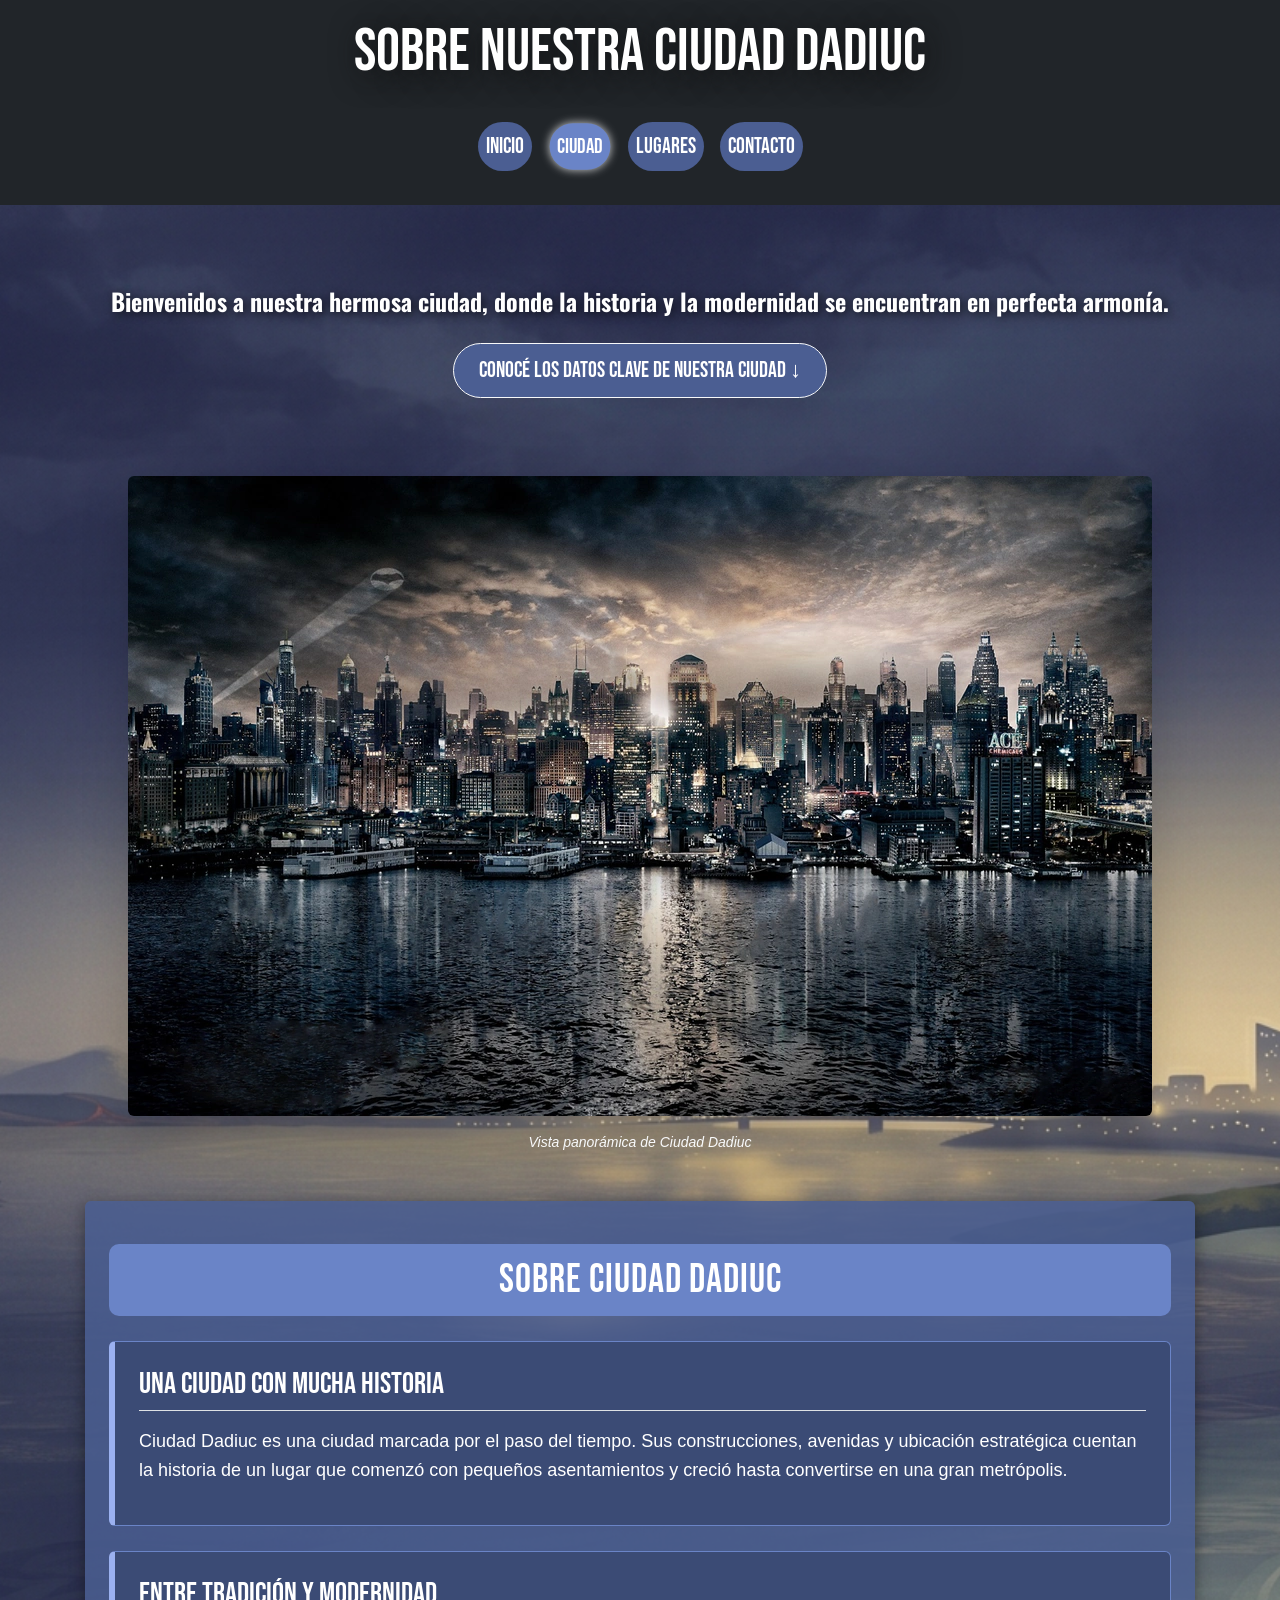
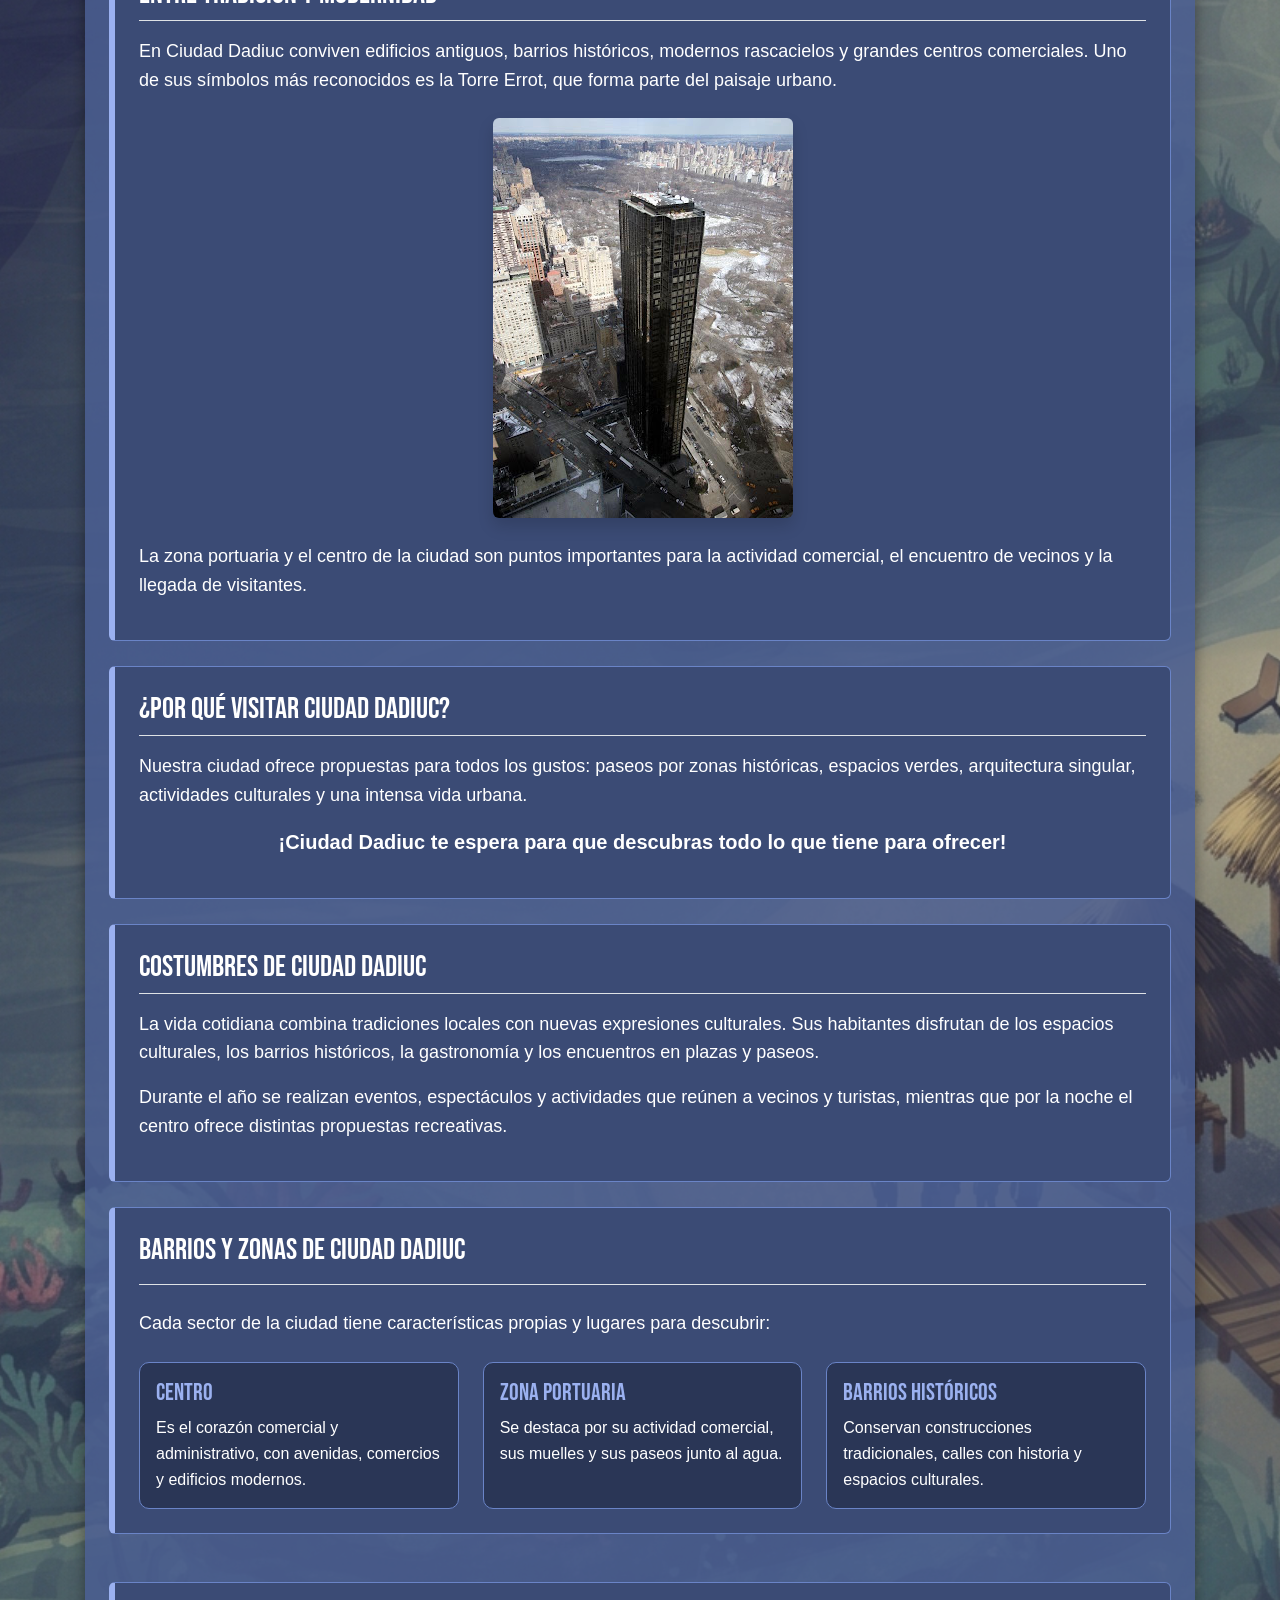
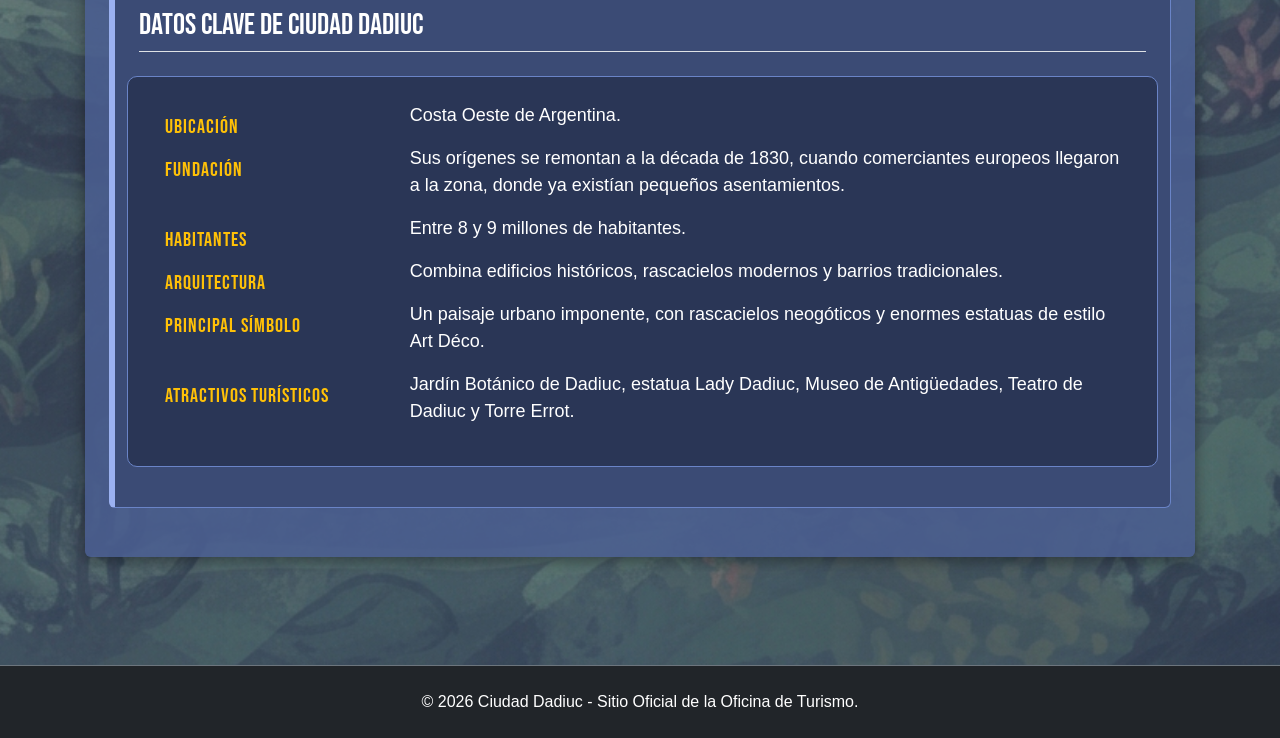
==== TPGrupal_Grupo7/Ciudad.html @ 5a9c1c54 "Cambios preliminares para adaptar ciudad.html al estilo de Index.html y modif. menores" ====
<!DOCTYPE html>
<html lang="es">
<head>
    <meta charset="UTF-8">
    <meta name="viewport" content="width=device-width, initial-scale=1.0">
    <meta name="description" content="Conocé Ciudad Dadiuc, su historia, sus barrios y sus principales atractivos turísticos.">

    <title>Sobre Ciudad Dadiuc | Turismo</title>

    <!-- Bootstrap 5.3.3 -->
    <link href="https://cdn.jsdelivr.net/npm/bootstrap@5.3.3/dist/css/bootstrap.min.css" rel="stylesheet">

    <!-- CSS propio -->
    <link rel="stylesheet" href="css/estilos.css">
</head>

<body class="pagina-ciudad">

    <header class="bg-dark text-white py-3">
        <div class="container text-center">
            <h1 class="mb-3 display-5 fw-bold">Sobre nuestra Ciudad Dadiuc</h1>

            <nav class="navbar navbar-expand-lg navbar-dark bg-transparent">
                <div class="container-fluid justify-content-center">

                    <button class="navbar-toggler" type="button"
                        data-bs-toggle="collapse"
                        data-bs-target="#menuCiudad"
                        aria-controls="menuCiudad"
                        aria-expanded="false"
                        aria-label="Abrir o cerrar navegación">
                        <span class="navbar-toggler-icon"></span>
                    </button>

                    <div class="collapse navbar-collapse justify-content-center" id="menuCiudad">
                        <ul class="navbar-nav gap-lg-3">
                            <li class="nav-item">
                                <a class="nav-link" href="index.html">Inicio</a>
                            </li>
                            <li class="nav-item">
                                <a class="nav-link active" aria-current="page" href="ciudad.html">Ciudad</a>
                            </li>
                            <li class="nav-item">
                                <a class="nav-link" href="lugares.html">Lugares</a>
                            </li>
                            <li class="nav-item">
                                <a class="nav-link" href="contacto.html">Contacto</a>
                            </li>
                        </ul>
                    </div>
                </div>
            </nav>
        </div>
    </header>

    <main class="container my-5 contenido-principal">

        <p class="fs-4 text-center mb-4 introduccion">
            Bienvenidos a nuestra hermosa ciudad, donde la historia y la modernidad se encuentran en perfecta armonía.
        </p>

        <p class="text-center mb-5">
            <a class="btn btn-outline-light enlace-datos" href="#datos-clave">
                Conocé los datos clave de nuestra ciudad ↓
            </a>
        </p>

        <figure class="figure w-100 text-center mb-5 imagen-principal">
            <img src="Imagenes/Imagen_De_Ciudad.jpg"
                alt="Vista panorámica de Ciudad Dadiuc"
                class="figure-img img-fluid rounded shadow-lg">
            <figcaption class="figure-caption text-light mt-2">Vista panorámica de Ciudad Dadiuc</figcaption>
        </figure>

        <section class="seccion-ciudad p-4 rounded" aria-labelledby="titulo-ciudad">

            <h2 id="titulo-ciudad" class="titulo-seccion text-center mb-4">
                Sobre Ciudad Dadiuc
            </h2>

            <article class="bloque-historia mb-4 p-4 rounded">
                <h3 class="h4 border-bottom pb-2 mb-3">Una ciudad con mucha historia</h3>
                <p>
                    Ciudad Dadiuc es una ciudad marcada por el paso del tiempo.
                    Sus construcciones, avenidas y ubicación estratégica cuentan
                    la historia de un lugar que comenzó con pequeños asentamientos
                    y creció hasta convertirse en una gran metrópolis.
                </p>
            </article>

            <article class="bloque-modernidad mb-4 p-4 rounded">
                <h3 class="h4 border-bottom pb-2 mb-3">Entre tradición y modernidad</h3>
                <p>
                    En Ciudad Dadiuc conviven edificios antiguos, barrios históricos,
                    modernos rascacielos y grandes centros comerciales.
                    Uno de sus símbolos más reconocidos es la Torre Errot,
                    que forma parte del paisaje urbano.
                </p>

                <div class="text-center my-4">
                    <img src="Imagenes/torreErrot.jpg"
                        alt="Torre Errot, uno de los símbolos de Ciudad Dadiuc"
                        class="img-fluid rounded shadow imagen-secundaria" style="max-height: 400px;">
                </div>

                <p>
                    La zona portuaria y el centro de la ciudad son puntos importantes
                    para la actividad comercial, el encuentro de vecinos
                    y la llegada de visitantes.
                </p>
            </article>

            <article class="bloque-visita mb-4 p-4 rounded">
                <h3 class="h4 border-bottom pb-2 mb-3">¿Por qué visitar Ciudad Dadiuc?</h3>
                <p>
                    Nuestra ciudad ofrece propuestas para todos los gustos:
                    paseos por zonas históricas, espacios verdes, arquitectura singular,
                    actividades culturales y una intensa vida urbana.
                </p>
                <p class="fw-bold fs-5 text-center mt-3">
                    ¡Ciudad Dadiuc te espera para que descubras todo lo que tiene para ofrecer!
                </p>
            </article>

            <article class="bloque-costumbres mb-4 p-4 rounded">
                <h3 class="h4 border-bottom pb-2 mb-3">Costumbres de Ciudad Dadiuc</h3>
                <p>
                    La vida cotidiana combina tradiciones locales con nuevas
                    expresiones culturales. Sus habitantes disfrutan de los espacios
                    culturales, los barrios históricos, la gastronomía y los encuentros
                    en plazas y paseos.
                </p>
                <p>
                    Durante el año se realizan eventos, espectáculos y actividades
                    que reúnen a vecinos y turistas, mientras que por la noche
                    el centro ofrece distintas propuestas recreativas.
                </p>
            </article>

            <article class="bloque-barrios mb-5 p-4 rounded">
                <h3 class="h4 border-bottom pb-3 mb-4">Barrios y zonas de Ciudad Dadiuc</h3>
                <p class="mb-4">
                    Cada sector de la ciudad tiene características propias y lugares para descubrir:
                </p>

                <div class="row g-4 zonas-grid">
                    <div class="col-12 col-md-4">
                        <div class="card tarjeta-zona h-100 bg-dark text-white border-secondary">
                            <div class="card-body">
                                <h4 class="card-title text-info fs-4">Centro</h4>
                                <p class="card-text">
                                    Es el corazón comercial y administrativo,
                                    con avenidas, comercios y edificios modernos.
                                </p>
                            </div>
                        </div>
                    </div>

                    <div class="col-12 col-md-4">
                        <div class="card tarjeta-zona h-100 bg-dark text-white border-secondary">
                            <div class="card-body">
                                <h4 class="card-title text-info fs-4">Zona portuaria</h4>
                                <p class="card-text">
                                    Se destaca por su actividad comercial,
                                    sus muelles y sus paseos junto al agua.
                                </p>
                            </div>
                        </div>
                    </div>

                    <div class="col-12 col-md-4">
                        <div class="card tarjeta-zona h-100 bg-dark text-white border-secondary">
                            <div class="card-body">
                                <h4 class="card-title text-info fs-4">Barrios históricos</h4>
                                <p class="card-text">
                                    Conservan construcciones tradicionales,
                                    calles con historia y espacios culturales.
                                </p>
                            </div>
                        </div>
                    </div>
                </div>
            </article>

            <article class="bloque-datos p-4 rounded" id="datos-clave">
                <h3 class="h4 border-bottom pb-2 mb-4">Datos clave de Ciudad Dadiuc</h3>

                <dl class="row lista-datos">
                    <dt class="col-sm-3 fw-bold fs-5 text-warning">Ubicación</dt>
                    <dd class="col-sm-9 mb-3">Costa Oeste de Argentina.</dd>

                    <dt class="col-sm-3 fw-bold fs-5 text-warning">Fundación</dt>
                    <dd class="col-sm-9 mb-3">
                        Sus orígenes se remontan a la década de 1830,
                        cuando comerciantes europeos llegaron a la zona,
                        donde ya existían pequeños asentamientos.
                    </dd>

                    <dt class="col-sm-3 fw-bold fs-5 text-warning">Habitantes</dt>
                    <dd class="col-sm-9 mb-3">Entre 8 y 9 millones de habitantes.</dd>

                    <dt class="col-sm-3 fw-bold fs-5 text-warning">Arquitectura</dt>
                    <dd class="col-sm-9 mb-3">
                        Combina edificios históricos, rascacielos modernos
                        y barrios tradicionales.
                    </dd>

                    <dt class="col-sm-3 fw-bold fs-5 text-warning">Principal símbolo</dt>
                    <dd class="col-sm-9 mb-3">
                        Un paisaje urbano imponente, con rascacielos neogóticos
                        y enormes estatuas de estilo Art Déco.
                    </dd>

                    <dt class="col-sm-3 fw-bold fs-5 text-warning">Atractivos turísticos</dt>
                    <dd class="col-sm-9 mb-3">
                        Jardín Botánico de Dadiuc, estatua Lady Dadiuc,
                        Museo de Antigüedades, Teatro de Dadiuc y Torre Errot.
                    </dd>
                </dl>
            </article>

        </section>

    </main>

    <footer class="pie-pagina text-center py-4 bg-dark text-white border-top border-secondary">
        <div class="container">
            <p class="m-0">
                © 2026 Ciudad Dadiuc - Sitio Oficial de la Oficina de Turismo.
            </p>
        </div>
    </footer>

    <!-- Bootstrap JavaScript -->
    <script src="https://cdn.jsdelivr.net/npm/bootstrap@5.3.3/dist/js/bootstrap.bundle.min.js"></script>

</body>
</html>
---- TPGrupal_Grupo7/css/estilos.css ----
/* ================================= */
/* ESTILOS PARA CIUDAD.HTML (De Mario)*/ 
/* ================================= */

* {
    box-sizing: border-box;
    margin: 0;
    padding: 0;
}
/*AGREGAR FUENTES PARA USARSE*/
@font-face {
    font-family: 'Oswald-Bold';
    src: url('../Fonts/Oswald/static/Oswald-Bold.ttf') format('truetype');
    font-weight: 1000;
}

@font-face {
    font-family: 'Bebas_Neue';
    src: url('../Fonts/Bebas_Neue/BebasNeue-Regular.ttf') format('truetype');
    font-weight: 1000;
}

/*Color principal de la pagina y fuente*/
body {
    margin: 0;
    padding: 0;
    color: rgb(255, 255, 255);
    background-image: url('../Imagenes/FONDO1.jpg');
    background-size: cover;
    background-position: center;
}


/* ============================================================*/
/* PESTAÑAS DE NAVEGACION ENTRES LAS SECCIONES DE LA PAGINA    */
/* ============================================================*/
/* Acomodar las pestañas de navegación en la parte superior izquierda del index*/
.header-superior {
    font-family: 'Bebas_Neue', sans-serif;
    display: flex;
    justify-content: space-between;
    align-items: flex-start;
    padding: 20px;
}

.menu-pestañas {
    list-style-type: none;
    margin: -10px;
    padding: 20px;
    display: flex;
    gap: 30px; 
/*Texto dentro de las pestañas*/
    font-size: 20px;
    background-color: #4b5e92;
    color: rgb(255, 255, 255);
    padding: 8px 20px;
    text-decoration: none;
    border-radius: 100px;
    font-weight: bold;
    z-index: 4;
}

.menu-pestañas li a {
    text-decoration: none;
    font-weight: bold;
    width: 100%;
    height: 100px;
    object-fit: cover;
    border-radius: 100px;
    transition: transform 0.3s ease, box-shadow 0.3s ease;
    color: rgb(255, 255, 255);
}

.menu-pestañas li a:hover {
    transform: scale(0.95);
    box-shadow: 0px 0px 8px rgb(255, 254, 254);
    
}


/* ================================= */
/* REGISTRARSE                       */
/* ================================= */
/*SECCION DE REGISTRO*/
.seccion-regristro {
/*POSICIONAMIENTO Y TAMAÑO*/
    width: 100px;
    margin: -10px;
    padding: 0px;
    display: flex;
    gap: 30px;
}

/*FUENTE PERSONALIZADA Y RECUADRO*/
.seccion-regristro a {
    font-family: 'Bebas_Neue', sans-serif;
    font-size: 20px;
    background-color: #4b5e92;
    color: rgb(255, 255, 255);
    padding: 10px 10px;
    border-radius: 50px;
    z-index: 3;
    list-style-type: none;
    text-decoration-line: none;
    color: rgb(255, 255, 255);
}

/* ================================= */
/* VIDEO DE BIENVENIDA               */
/* ================================= */
/*VIDEO INICIAL MOSTRANDO LA CIUDAD*/
.video-inicial {
    position: relative;
    top: -80px;
    left: 0;
    width: 100vw;
    height: 700px;
    overflow: hidden;
    z-index: -1;
}

.video-inicial video {
    position: relative;
    /*Saca el texto del flujo normal para ubicarlo con coordenadas exactas.*/
    top: 50%;
    /*Sitúan el punto de referencia del texto en el centro exacto de la pantalla.*/
    left: 50%;
    /*Sitúan el punto de referencia del texto en el centro exacto de la pantalla.*/
    transform: translate(-50%, -50%);
    /*Desplaza el texto un 50% de su propio tamaño hacia arriba e izquierda para centrarlo de forma milimétrica.*/
    width: 100%;
    /*Hace que el bloque ocupe todo el ancho de la pantalla.*/
    height: 100%;
    /*Hace que el bloque ocupe todo el alto de la pantalla.*/
    object-fit: cover;
    /*para que la imagen cubra completamente su contenedor sin deformarse ni estirarse*/
    z-index: -1;
    /*Coloca el texto en una capa superior para que flote bien al frente, visible por encima del video de fondo.*/
}

/* ================================= */
/* TEXTO DE BIENVENIDA               */
/* ================================= */
/*TEXTO ENCIMA DEL VIDEO*/
.contenido-cabecera {
    position: absolute;
    top: 30%;
    left: 50%;
    transform: translate(-50%, -20%);
    text-align: center;
    color: white;
    z-index: 1;
    /* Lo pone bien al frente para que se pueda leer */
    width: 100%;
    /*Hace que el bloque ocupe todo el ancho de la pantalla.*/
}

.contenido-cabecera h1 {
    font-size: 200px;
    font-family: 'Bebas_Neue', sans-serif;
    text-align: center;
    display: inline;
    border-radius: 10px;
    color: rgb(255, 254, 254);
    text-shadow: 5px 5px 30px rgba(17, 17, 17, 0.904);
    z-index: 1;
}

.contenido-cabecera h2 {
    font-size: 150px;
    font-family: 'Bebas_Neue', sans-serif;
    text-align: center;
    display: inline;
    color: rgb(255, 255, 255);
    text-shadow: 5px 5px 30px rgba(17, 17, 17, 0.904);
    z-index: 1;
}

/* ================================= */
/* CUADROS DE TEXTOS AL LADO DEL OTRO*/
/* ================================= */
/*CUADROS DE TEXTO JUNTOS DEBAJO DEL VIDEO DE BIENVENIDA*/
/* Contenedor de dos columnas para los textos uno al lado del otro*/
.contenedor-dos-columnas {
    display: grid;
    grid-template-columns: auto 400px;
    gap: 20px;
    justify-content: space-between;
    gap: 30px;
    margin-bottom: 30px;
}

.columna-caja {
    font-family: 'Oswald', sans-serif;
    font-size: 20px;
    flex: 1;
    text-align: center;
    background-color: #4b5e92;
    padding: 30px;
    border-radius: 15px;
    color: rgb(255, 255, 255);
    text-shadow: 5px 6px 10px rgba(0, 0, 0, 0.904);
}
.columna-caja ol{
    list-style-type: none;
    margin: 0;
    padding: 0;    
}

.titulo-columna {
    font-family: 'Bebas_Neue', sans-serif;
    background-color: #6a84c7;
    color: #ffffff;
    font-size: 30px;
    padding: 5px 100px;
    border-radius: 10px;
    text-align: center;
    margin-bottom: 10px;
    font-weight: bold;
}

/*AGRANDAR MARGEN DEL ESPACIADO BR*/
.br-grande {
  display: block;
  height: 20px;
  margin: 0;
}

/*TEXTO DE "RECORRE LA CIUDAD" DEBAJO DEL VIDEO DE BIENVENIDA*/ 
.texto-lugares{
    font-family: 'Bebas_Neue', sans-serif;
    background-color: #4b5e92;
    color:rgb(255, 255, 255);
    text-shadow: 5px 5px 30px rgba(17, 17, 17, 0.904);
}

.texto-lugares h3{
    font-size: 50px;
    text-align: center;
    background-color: #4b5e92;
    color:rgb(255, 255, 255);
    text-shadow: 5px 5px 30px rgba(17, 17, 17, 0.904);
}


/* ================================= */
/* GALERIA DE IMAGENES TURISTICAS    */
/* ================================= */
/*Muestra de imagenes de lugares mas visitados de la ciudad*/
.lugares-galeria {
    display: flex;
    flex-wrap: wrap;
    gap: 60px;
    justify-content: center;
    max-width: 2000px;
    margin: 60px auto;
}

/* Tamaño de las imagenes dentro de la galeria */
.lugares-galeria a {
    width: 45%;
}

/*Estilo y efecto de la imagen dentro de la galeris*/
.lugares-galeria img {
    width: 100%;
    height: 300px;
    object-fit: cover;
    border-radius: 10px;
    transition: transform 0.3s ease, box-shadow 0.3s ease;
}

/* Efecto al pasar el mouse sobre la imagen */
.lugares-galeria img:hover {
    transform: scale(1.05);
    box-shadow: 0 4px 15px rgb(253, 253, 252);
}

/*Nombres de los lugares turisticos*/
.lugares-galeria p{
    color: rgb(255, 255, 255);
    font-family: 'Bebas_Neue', sans-serif;
    font-size: 40px;
    text-align: center;
    text-shadow: 5px 5px 30px rgba(17, 17, 17, 0.904);
}


/* ================================= */
/*ESTILOS TIPO TARJETA GALERIA       */
/* ================================= */
.seccion-experiencias{
    display: flex;
    gap: 10px;
    overflow-x: auto;
    scroll-snap-type: x mandatory;
    padding-bottom: 5px;
}

.seccion-experiencias img{
    flex-shrink: 0;
    object-fit: cover;
    scroll-snap-align: start;
}


/* ================================= */
/* ARTICULO CON DATOS            */
/* ================================= */
.articulo-contacto{
    background-color: #16207a;
    color: rgb(255, 255, 255);
    font-family: 'Bebas_Neue', sans-serif;
    display: flex;
    justify-content: space-evenly;
    align-items: flex-start;
    padding: 10px;
    font-size: 30px;
    letter-spacing: 1px;
}

.articulo-contacto strong{
     color: rgb(56, 109, 255);
     text-decoration: underline;
}   

/* ================================= */
/* ESTILOS PARA EL PIE DE PAGINA     */
/* ================================= */
.pie-de-pagina{
    background-color: #3d3d3d;
    color: #FFFFFF;
    letter-spacing: 0.5px;
    margin: 0;
    padding: 20px;  
    text-align: left;
}
    
.pie-de-pagina ul{
    list-style-type: none;
    margin: 0;
    padding: 0;
}

.pie-de-pagina li{
    margin: 5px 0;
}


/* ================================= */
/* ESTILOS PARA REGISTRARSE.HTML (De Mario)*/ 
/* ================================= */
.formulario-registro{
    font-family: 'Bebas_Neue', sans-serif;
    text-decoration-line: none;
    font-size: 30px;
    color: rgb(255, 255, 255);
    padding: 0px 30px;
    text-align: center;
}

.titulo-registro{
    font-family: 'Bebas_Neue', sans-serif;
    text-decoration-line: none;
    font-size: 50px;

    color: rgb(255, 255, 255);
    padding: 0px 30px;
    text-align: center;
}
/*================================================================================================================================================================*/

/* ================================= */
/* ESTILOS PARA CIUDAD.HTML (De Agus)*/ 
/* ================================= */

/* Seccion de contenidos */
/* Jerarquía tipográfica de Headings */
h1, h2, h3 {
    color:#FFFFFF;
    font-weight: 700;
    margin-bottom: 0.8rem;
}

h1 {
    font-size: 2.2rem;
    color: #FFFFFF; 
}

h2 {
    font-size: 1.6rem;
    padding-bottom: 0.4rem;
    margin-top: 1.2rem;
}

h3 {
    font-size: 1.25rem;
    color: #FFFFFF;
    margin-top: 0.8rem;
}

/* Párrafos y elementos de texto */
p {
    margin-bottom: 1rem;
    color: #FFFFFF;
}

/* Estilos de Seccion (<section>) */
section {
    background-color: #5a5656;
    padding: 1.8rem;
    margin-bottom: 1.5rem;
    border-radius: 8px;
    box-shadow: 0 2px 4px rgba(0, 0, 0, 0.05);
}

/* Estilos de Artículos (<article>) */
article {
    background-color: #524e4e; /* Fondo gris oscuro */
    color: #FFFFFF;            
    border: 1px solid #000000;
    border-left: 4px solid #a8b1b3; 
    padding: 1.25rem;
    margin: 1.5rem 0;
    border-radius: 6px;
}

/* Contenido lateral (<aside>) */
aside {
    background-color: #626568;
    color: #FFFFFF;
    padding: 1.25rem;
    border-left: 5px solid #FFFFFF;
    border-radius: 4px;
    margin-top: 1.5rem;
}

/* Listas internas dentro del contenido */
ul, dl {
    margin-left: 1.5rem;
    margin-bottom: 1rem;
}

dt {
    font-weight: bold;
    color: #ffffff;
}

dd {
    margin-left: 1rem;
    margin-bottom: 0.5rem;
} 

/* Estilos para la tabla */ 

/* TABLA */
.tabla-horarios {
    width: 100%;
    border-collapse: collapse;
    margin-top: 15px;
    font-family: 'Oswald', sans-serif;
    background-color: #524e4e;
    
    /* Borde superior grueso para darle presencia e inicio claro */
    border-top: 4px solid #ffffff; 
}

/* Encabezado en tono plano más oscuro (#383838) para que resalte */
.tabla-horarios th {
    background-color: #383838;
    color: #ffffff;
    font-family: 'Oswald-Bold', sans-serif;
    font-size: 19px;
    padding: 14px 15px;
    text-align: left;
    text-transform: uppercase;
    border-bottom: 2px solid #777777;
    border-right: 1px solid #777777;
}

/* Celdas del cuerpo */
.tabla-horarios td {
    padding: 12px 15px;
    color: #ffffff;
    font-size: 16px;
    border-bottom: 1px solid #777777;
    border-right: 1px solid #777777;
}

/* Filas intercaladas */
.tabla-horarios tbody tr:nth-child(even) {
    background-color: #5a5656;
}

/* Quitar líneas del borde derecho final */
.tabla-horarios th:last-child,
.tabla-horarios td:last-child {
    border-right: none;
}


/* Estilos para el formulario de contacto */
.formulario-contacto {
    max-width: 600px;
    margin: 0 auto;
    display: flex;
    flex-direction: column;
    gap: 15px;
    font-family: 'Oswald', sans-serif;
    background-color: #5a5656;
    padding: 25px;
    border-radius: 12px;
}

.formulario-contacto label {
    display: block;
    margin-bottom: 5px;
    font-weight: bold;
    color: #ffffff;
}

.formulario-contacto input, 
.formulario-contacto textarea {
    width: 100%;
    padding: 12px;
    border-radius: 6px;
    border: 1px solid #777777;
    background-color: #474747;
    color: white;
    font-size: 16px;
    box-sizing: border-box; /* Evita que el padding rompa el ancho del 100% */
}

.formulario-contacto input:focus, 
.formulario-contacto textarea:focus {
    outline: none;
    border-color: #ffffff;
    box-shadow: 0 0 5px rgba(255, 255, 255, 0.5);
}

.btn-enviar {
    background-color: rgb(161, 160, 160);
    color: white;
    border: none;
    padding: 12px;
    border-radius: 8px;
    font-family: 'Oswald-Bold', sans-serif;
    font-size: 18px;
    cursor: pointer;
    transition: background 0.3s, transform 0.2s;
}

.btn-enviar:hover {
    background-color: #ffffff;
    color: #000000;
    transform: scale(0.98);
}

.titulo-formulario {
    font-family: 'Oswald-Bold', sans-serif;
    font-size: 30px;
    color: rgb(255, 255, 255);
    text-align: center;
    margin-bottom: 10px;
}

/* ================================= */
/* ESTILOS PARA CIUDAD.HTML (De Santi)*/ 
/* ================================= */

/* ============================================================ */
/* ESTILOS PARA CIUDAD.HTML (De Santi - Adaptado al estilo Index)*/ 
/* ============================================================ */

/* CABECERA DE CIUDAD */
body.pagina-ciudad header {
    background-color: transparent;
    padding: 20px;
    text-align: center;
}

body.pagina-ciudad header h1 {
    font-family: 'Bebas_Neue', sans-serif;
    font-size: 60px;
    color: #ffffff;
    text-shadow: 5px 5px 30px rgba(17, 17, 17, 0.9);
    margin-bottom: 20px;
}

/* MENÚ DE NAVEGACIÓN EN CIUDAD */
body.pagina-ciudad header nav ul {
    display: flex;
    justify-content: center;
    gap: 20px;
    list-style: none;
    padding: 0;
    margin: 10px 0;
    flex-wrap: wrap;
}

body.pagina-ciudad header nav ul li a {
    font-family: 'Bebas_Neue', sans-serif;
    font-size: 22px;
    color: #ffffff;
    background-color: #4b5e92;
    padding: 8px 24px;
    text-decoration: none;
    border-radius: 100px;
    font-weight: bold;
    display: inline-block;
    transition: transform 0.3s ease, box-shadow 0.3s ease;
}

body.pagina-ciudad header nav ul li a:hover,
body.pagina-ciudad header nav ul li a.active {
    transform: scale(0.95);
    box-shadow: 0px 0px 10px rgba(255, 255, 255, 0.8);
    background-color: #6a84c7;
}

/* SECCIÓN PRINCIPAL Y TEXTOS INTRODUCTORIOS */
.contenido-principal {
    padding: 30px 15px;
}

.introduccion {
    font-family: 'Oswald-Bold', sans-serif;
    text-align: center;
    font-size: 24px;
    color: #ffffff;
    text-shadow: 2px 2px 10px rgba(0, 0, 0, 0.7);
}

.enlace-datos {
    font-family: 'Bebas_Neue', sans-serif;
    display: inline-block;
    background-color: #4b5e92;
    color: #ffffff;
    padding: 10px 25px;
    font-size: 22px;
    text-decoration: none;
    border-radius: 50px;
    transition: transform 0.3s ease, background-color 0.3s ease;
}

.enlace-datos:hover {
    background-color: #6a84c7;
    color: #ffffff;
    transform: scale(1.05);
}

/* IMAGEN PRINCIPAL */
.imagen-principal {
    text-align: center;
    margin: 30px auto;
}

.imagen-principal img {
    max-width: 100%;
    height: auto;
    border-radius: 15px;
    box-shadow: 0px 6px 20px rgba(0, 0, 0, 0.6);
}

.imagen-principal figcaption {
    margin-top: 10px;
    font-family: 'Oswald', sans-serif;
    font-style: italic;
    color: #e0e0e0;
}

/* SECCIÓN CONTENEDORA SOBRE CIUDAD */
.seccion-ciudad {
    background-color: rgba(75, 94, 146, 0.85); /* Tono azul transparente o sólido del index */
    color: #ffffff;
    padding: 30px;
    border-radius: 15px;
    margin-bottom: 30px;
    box-shadow: 0 4px 15px rgba(0, 0, 0, 0.4);
}

.titulo-seccion {
    background-color: #6a84c7;
    color: #ffffff;
    padding: 12px;
    border-radius: 10px;
    text-align: center;
    font-family: 'Bebas_Neue', sans-serif;
    font-size: 40px;
    letter-spacing: 1px;
}

/* ARTÍCULOS E HISTORIA */
.seccion-ciudad article {
    background-color: #3b4b75;
    color: #ffffff;
    border: 1px solid #6a84c7;
    border-left: 6px solid #9bb1f0;
    padding: 20px;
    margin: 25px 0;
    border-radius: 10px;
    font-family: 'Oswald', sans-serif;
}

.seccion-ciudad article h3 {
    font-family: 'Bebas_Neue', sans-serif;
    font-size: 30px;
    color: #ffffff;
    margin-bottom: 15px;
    border-bottom: 1px solid rgba(255, 255, 255, 0.2);
    padding-bottom: 5px;
}

.seccion-ciudad article p {
    color: #ffffff;
    line-height: 1.6;
    font-size: 18px;
}

.imagen-secundaria {
    display: block;
    margin: 20px auto;
    max-width: 100%;
    border-radius: 12px;
    box-shadow: 0 4px 10px rgba(0, 0, 0, 0.5);
}

/* TARJETAS DE BARRIOS / ZONAS */
.tarjeta-zona {
    background-color: #2a3656 !important;
    border: 1px solid #6a84c7 !important;
    border-radius: 10px;
    transition: transform 0.3s ease;
}

.tarjeta-zona:hover {
    transform: translateY(-5px);
}

.tarjeta-zona .card-title {
    font-family: 'Bebas_Neue', sans-serif;
    color: #9bb1f0 !important;
    font-size: 26px;
}

.tarjeta-zona .card-text {
    font-family: 'Oswald', sans-serif;
    font-size: 16px;
    color: #ffffff;
}

/* LISTA DE DATOS CLAVE (<dl>) */
.lista-datos {
    background-color: #2a3656;
    padding: 25px;
    border-radius: 10px;
    border: 1px solid #6a84c7;
}

.lista-datos dt {
    font-family: 'Bebas_Neue', sans-serif;
    font-size: 24px;
    color: #9bb1f0;
    margin-top: 10px;
    letter-spacing: 1px;
}

.lista-datos dd {
    font-family: 'Oswald', sans-serif;
    color: #ffffff;
    font-size: 18px;
    margin-left: 0;
    margin-bottom: 15px;
}

/* PIE DE PÁGINA */
.pie-pagina {
    background-color: #3d3d3d;
    text-align: center;
    padding: 20px;
    margin-top: 40px;
}

.pie-pagina p {
    font-family: 'Oswald', sans-serif;
    color: #ffffff;
    margin: 0;
}
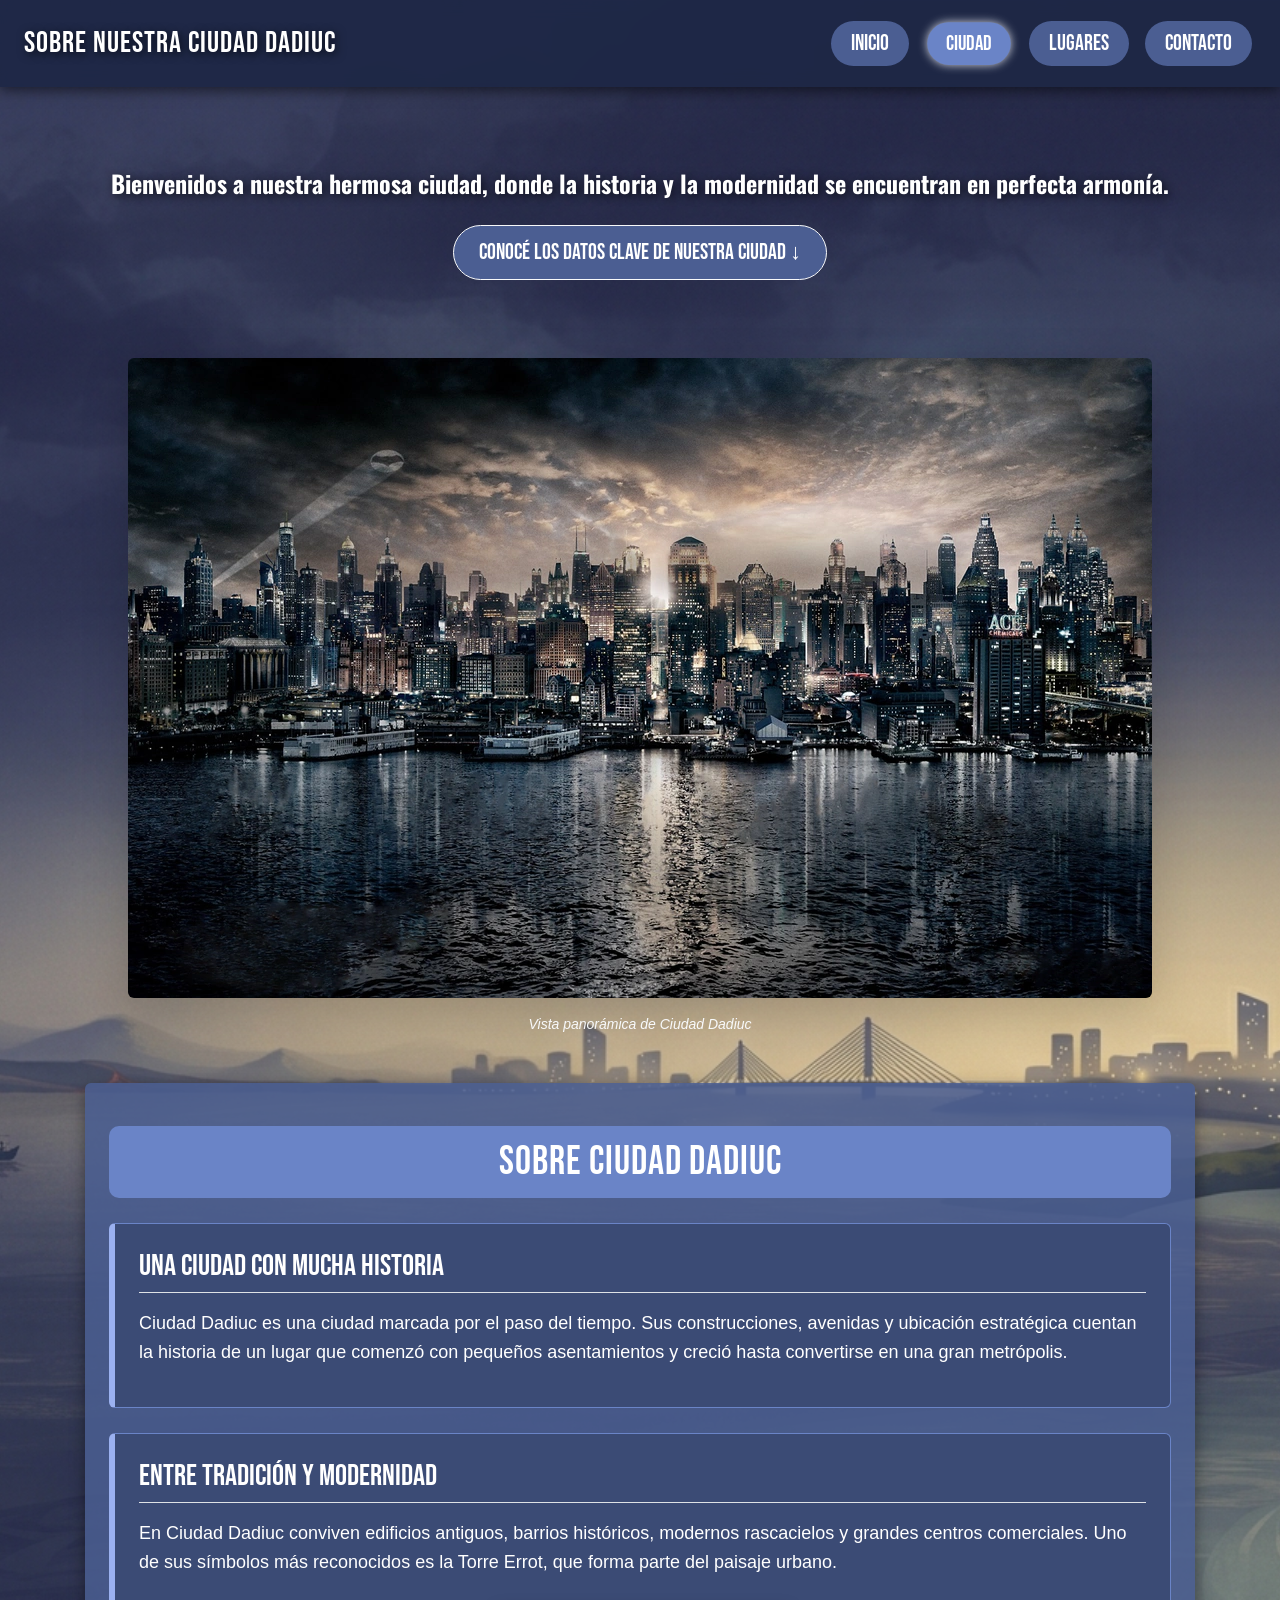
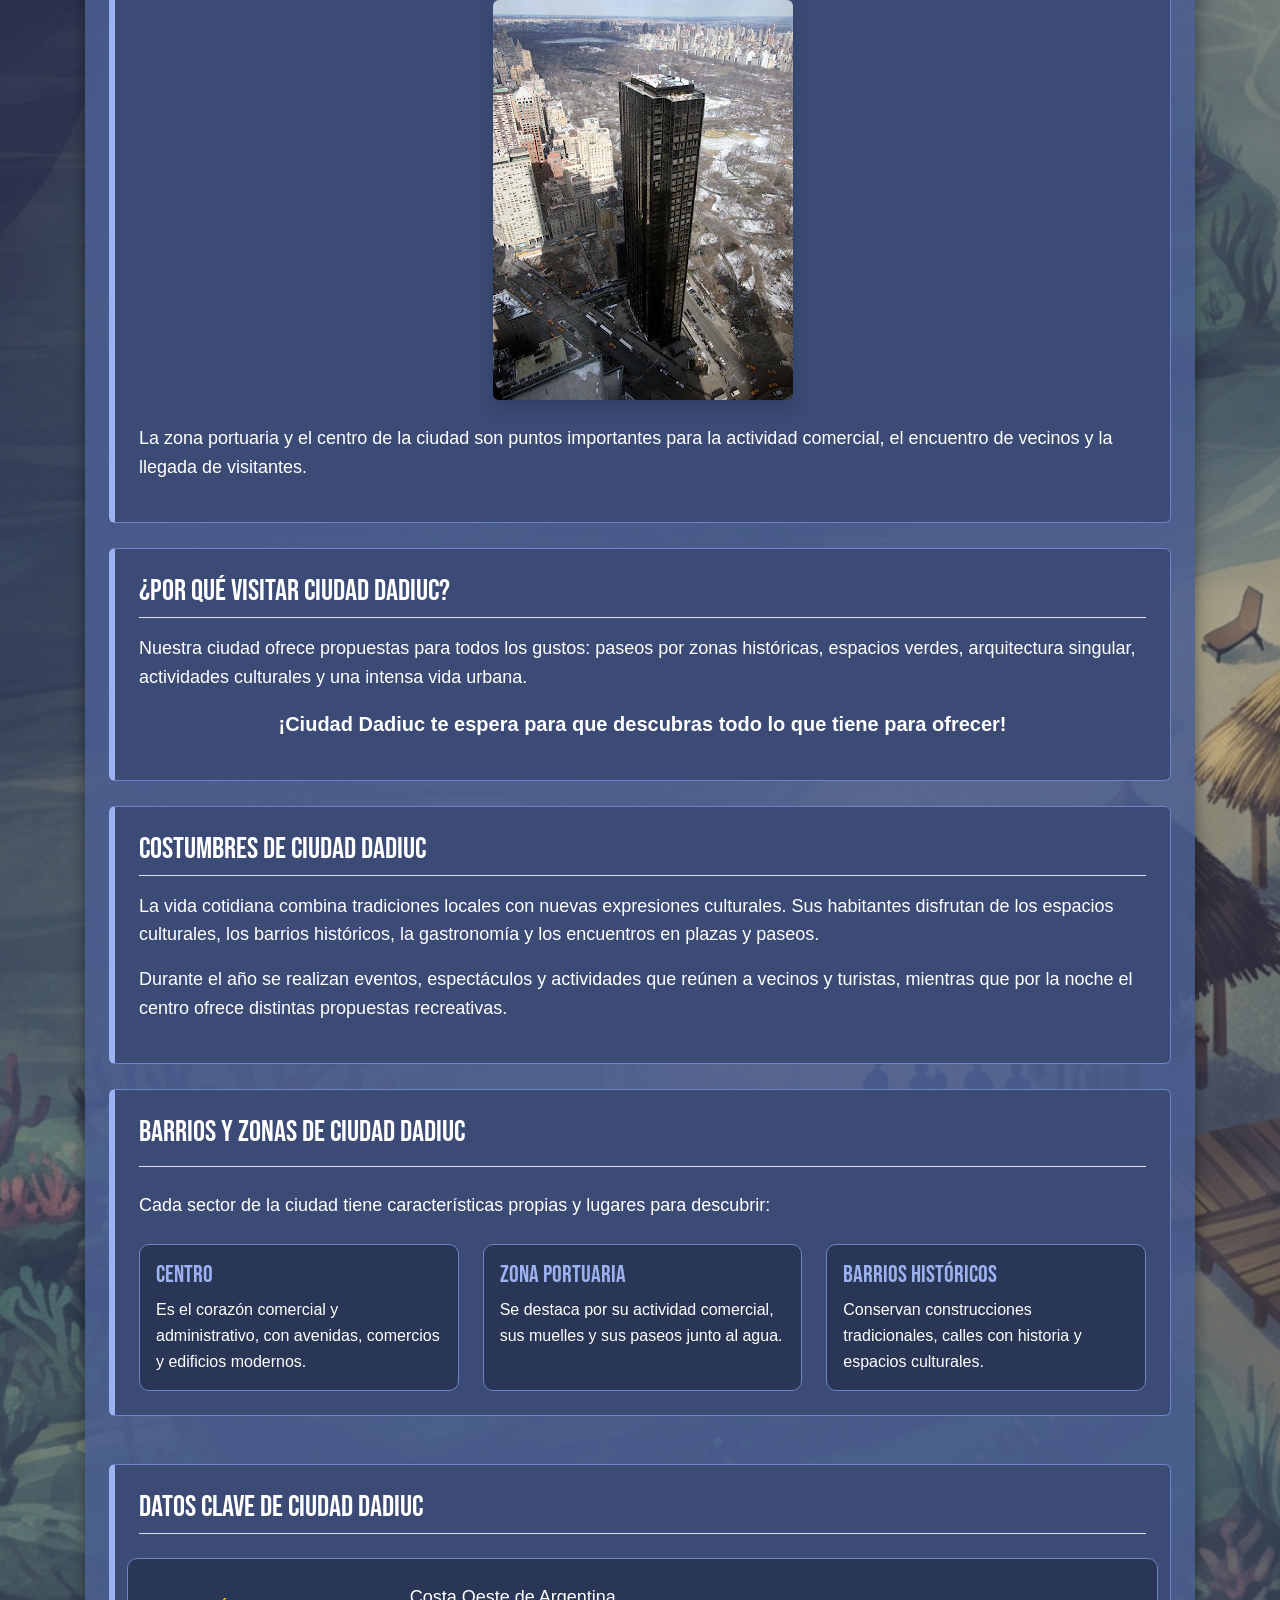
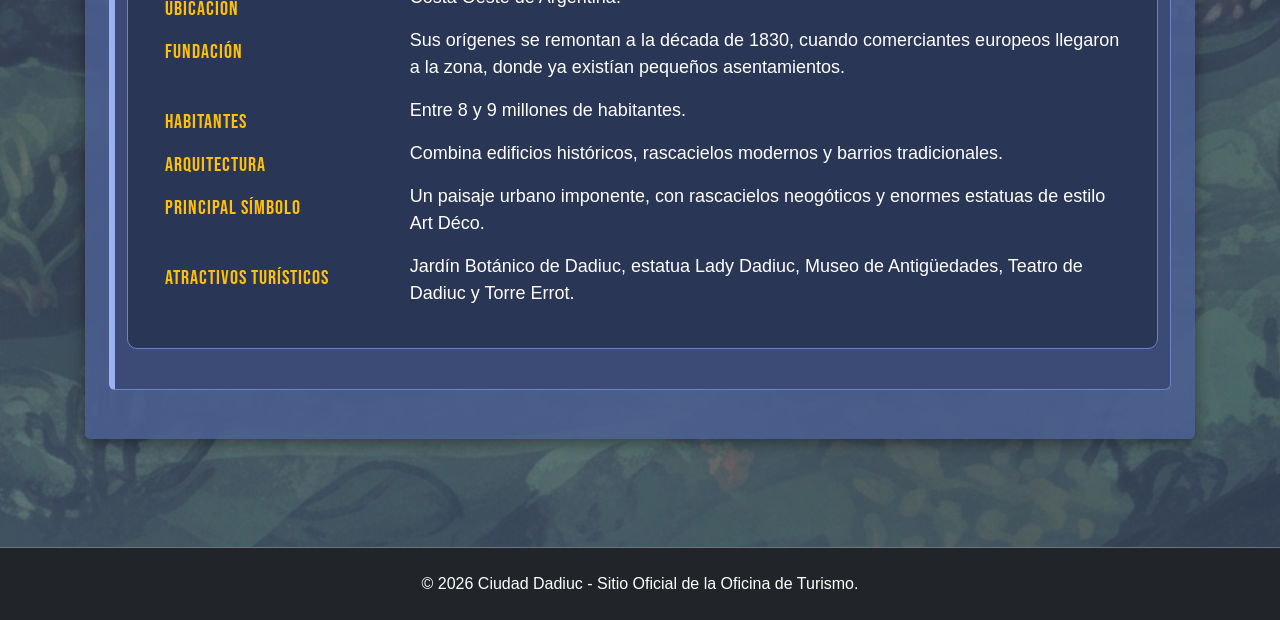
==== commit 49a1ce1b: "Correcciones menores realizadas, cambios en el code y por nuevas herrramientas feat: integro Bootstr" ====
--- a/TPGrupal_Grupo7/Ciudad.html
+++ b/TPGrupal_Grupo7/Ciudad.html
@@ -6,53 +6,58 @@
     <meta name="description" content="Conocé Ciudad Dadiuc, su historia, sus barrios y sus principales atractivos turísticos.">
 
     <title>Sobre Ciudad Dadiuc | Turismo</title>
-
-    <!-- Bootstrap 5.3.3 -->
-    <link href="https://cdn.jsdelivr.net/npm/bootstrap@5.3.3/dist/css/bootstrap.min.css" rel="stylesheet">
-
-    <!-- CSS propio -->
+    <!-- Bootstrap CSS — antes del CSS propio -->
+    <link href="https://cdn.jsdelivr.net/npm/bootstrap@5.3.3/dist/css/bootstrap.min.css"
+     rel="stylesheet">
+    <!-- CSS propio del sitio -->
     <link rel="stylesheet" href="css/estilos.css">
-</head>
+    <!-- Bootstrap JS — antes del </body> -->
+    <script src="https://cdn.jsdelivr.net/npm/bootstrap@5.3.3/dist/js/bootstrap.bundle.min.js">
+    </script>
+    </head>
 
 <body class="pagina-ciudad">
-
-    <header class="bg-dark text-white py-3">
-        <div class="container text-center">
-            <h1 class="mb-3 display-5 fw-bold">Sobre nuestra Ciudad Dadiuc</h1>
-
-            <nav class="navbar navbar-expand-lg navbar-dark bg-transparent">
-                <div class="container-fluid justify-content-center">
-
-                    <button class="navbar-toggler" type="button"
-                        data-bs-toggle="collapse"
-                        data-bs-target="#menuCiudad"
-                        aria-controls="menuCiudad"
-                        aria-expanded="false"
-                        aria-label="Abrir o cerrar navegación">
-                        <span class="navbar-toggler-icon"></span>
-                    </button>
-
-                    <div class="collapse navbar-collapse justify-content-center" id="menuCiudad">
-                        <ul class="navbar-nav gap-lg-3">
-                            <li class="nav-item">
-                                <a class="nav-link" href="index.html">Inicio</a>
-                            </li>
-                            <li class="nav-item">
-                                <a class="nav-link active" aria-current="page" href="ciudad.html">Ciudad</a>
-                            </li>
-                            <li class="nav-item">
-                                <a class="nav-link" href="lugares.html">Lugares</a>
-                            </li>
-                            <li class="nav-item">
-                                <a class="nav-link" href="contacto.html">Contacto</a>
-                            </li>
-                        </ul>
-                    </div>
-                </div>
-            </nav>
-        </div>
-    </header>
-
+<!-- Header Sticky con título a la izquierda y menú a la derecha -->
+<header class="header-ciudad sticky-top">
+    <div class="container-fluid px-4 py-2">
+        <nav class="navbar navbar-expand-lg navbar-dark bg-transparent">
+            
+            <!-- Título / Marca a la izquierda -->
+            <a class="navbar-brand logo-dadiuc text-uppercase m-0" href="index.html">
+                Sobre nuestra Ciudad Dadiuc
+            </a>
+
+            <!-- Botón Hamburguesa para Mobile -->
+            <button class="navbar-toggler ms-auto" type="button"
+                data-bs-toggle="collapse"
+                data-bs-target="#menuCiudad"
+                aria-controls="menuCiudad"
+                aria-expanded="false"
+                aria-label="Abrir navegación">
+                <span class="navbar-toggler-icon"></span>
+            </button>
+
+            <!-- Menú de Navegación Alineado a la Derecha -->
+            <div class="collapse navbar-collapse justify-content-end" id="menuCiudad">
+                <ul class="navbar-nav gap-lg-2 mt-2 mt-lg-0">
+                    <li class="nav-item">
+                        <a class="nav-link" href="index.html">Inicio</a>
+                    </li>
+                    <li class="nav-item">
+                        <a class="nav-link active" aria-current="page" href="ciudad.html">Ciudad</a>
+                    </li>
+                    <li class="nav-item">
+                        <a class="nav-link" href="lugares.html">Lugares</a>
+                    </li>
+                    <li class="nav-item">
+                        <a class="nav-link" href="contacto.html">Contacto</a>
+                    </li>
+                </ul>
+            </div>
+
+        </nav>
+    </div>
+</header>
     <main class="container my-5 contenido-principal">
 
         <p class="fs-4 text-center mb-4 introduccion">
@@ -230,9 +235,5 @@
             </p>
         </div>
     </footer>
-
-    <!-- Bootstrap JavaScript -->
-    <script src="https://cdn.jsdelivr.net/npm/bootstrap@5.3.3/dist/js/bootstrap.bundle.min.js"></script>
-
 </body>
 </html>
--- a/TPGrupal_Grupo7/css/estilos.css
+++ b/TPGrupal_Grupo7/css/estilos.css
@@ -181,44 +181,42 @@
 /* ================================= */
 /*CUADROS DE TEXTO JUNTOS DEBAJO DEL VIDEO DE BIENVENIDA*/
 /* Contenedor de dos columnas para los textos uno al lado del otro*/
-.contenedor-dos-columnas {
-    display: grid;
-    grid-template-columns: auto 400px;
-    gap: 20px;
-    justify-content: space-between;
-    gap: 30px;
-    margin-bottom: 30px;
-}
-
+/* Ajuste de contenedor y títulos modif santi*/
 .columna-caja {
     font-family: 'Oswald', sans-serif;
     font-size: 20px;
-    flex: 1;
     text-align: center;
     background-color: #4b5e92;
-    padding: 30px;
+    padding: 30px 20px;
     border-radius: 15px;
     color: rgb(255, 255, 255);
-    text-shadow: 5px 6px 10px rgba(0, 0, 0, 0.904);
-}
-.columna-caja ol{
+    text-shadow: 2px 2px 8px rgba(0, 0, 0, 0.7);
+}
+
+.titulo-columna {
+    font-family: 'Bebas_Neue', sans-serif;
+    background-color: #6a84c7;
+    color: #ffffff;
+    font-size: 28px;
+    padding: 8px 15px; /* Se sacó el padding de 100px que rompía el cartel */
+    border-radius: 10px;
+    text-align: center;
+    margin-bottom: 10px;
+    font-weight: bold;
+}
+
+/* Lista numerada de lugares */
+.columna-caja ol {
     list-style-type: none;
     margin: 0;
-    padding: 0;    
-}
-
-.titulo-columna {
-    font-family: 'Bebas_Neue', sans-serif;
-    background-color: #6a84c7;
-    color: #ffffff;
-    font-size: 30px;
-    padding: 5px 100px;
-    border-radius: 10px;
-    text-align: center;
-    margin-bottom: 10px;
-    font-weight: bold;
-}
-
+    padding: 0;
+}
+
+.columna-caja ol li {
+    margin-bottom: 8px;
+    font-size: 18px;
+    white-space: nowrap; /* Evita que el texto de los ítems se corte en vertical */
+}
 /*AGRANDAR MARGEN DEL ESPACIADO BR*/
 .br-grande {
   display: block;
@@ -564,58 +562,98 @@
     margin-bottom: 10px;
 }
 
-/* ================================= */
-/* ESTILOS PARA CIUDAD.HTML (De Santi)*/ 
-/* ================================= */
-
 /* ============================================================ */
-/* ESTILOS PARA CIUDAD.HTML (De Santi - Adaptado al estilo Index)*/ 
+/* ESTILOS PARA CIUDAD.HTML (De Santi - Adaptado al estilo Index de Mario)*/ 
 /* ============================================================ */
-
-/* CABECERA DE CIUDAD */
-body.pagina-ciudad header {
-    background-color: transparent;
-    padding: 20px;
-    text-align: center;
-}
-
-body.pagina-ciudad header h1 {
-    font-family: 'Bebas_Neue', sans-serif;
-    font-size: 60px;
-    color: #ffffff;
-    text-shadow: 5px 5px 30px rgba(17, 17, 17, 0.9);
-    margin-bottom: 20px;
-}
-
-/* MENÚ DE NAVEGACIÓN EN CIUDAD */
-body.pagina-ciudad header nav ul {
-    display: flex;
-    justify-content: center;
-    gap: 20px;
-    list-style: none;
-    padding: 0;
-    margin: 10px 0;
-    flex-wrap: wrap;
-}
-
-body.pagina-ciudad header nav ul li a {
+/* ------------------------------------------------------------ */
+/* BOOSTRAP PART1
+/* ------------------------------------------------------------ */
+
+/* Header Sticky (fijo al hacer scroll) */
+body.pagina-ciudad header.header-ciudad {
+    position: sticky;
+    top: 0;
+    z-index: 1000;
+    background-color: rgba(30, 40, 70, 0.95) !important;
+    backdrop-filter: blur(8px);
+    box-shadow: 0 4px 12px rgba(0, 0, 0, 0.5);
+}
+
+/* Contenedor relativo para alojar badges flotantes */
+.contenedor-posicionado {
+    position: relative;
+    display: inline-block;
+    width: 100%;
+}
+
+/* Badges con posicionamiento absolute sobre las imágenes */
+.badge-ciudad-destacado {
+    position: absolute;
+    top: 20px;
+    right: 20px;
+    background-color: #6a84c7;
+    color: #ffffff;
+    font-family: 'Bebas_Neue', sans-serif;
+    font-size: 20px;
+    padding: 8px 16px;
+    border-radius: 50px;
+    box-shadow: 0 4px 10px rgba(0, 0, 0, 0.6);
+    letter-spacing: 1px;
+    z-index: 5;
+}
+
+.badge-insignia {
+    position: absolute;
+    bottom: 15px;
+    left: 50%;
+    transform: translateX(-50%);
+    background-color: rgba(75, 94, 146, 0.9);
+    color: #ffffff;
+    font-family: 'Oswald-Bold', sans-serif;
+    font-size: 16px;
+    padding: 6px 14px;
+    border-radius: 20px;
+    border: 1px solid #9bb1f0;
+    z-index: 5;
+}
+
+/* ------------------------------------------------------------ */
+/* BOOSTRAO PART2    */
+/* ------------------------------------------------------------ */
+
+/* Marca/Título del header alineado a la izquierda */
+.header-ciudad .logo-dadiuc {
+    font-family: 'Bebas_Neue', sans-serif;
+    font-size: 30px !important;
+    color: #ffffff !important;
+    letter-spacing: 1px;
+    text-shadow: 2px 2px 10px rgba(0, 0, 0, 0.7);
+}
+
+/* Flexbox para mantener los botones a la derecha */
+.header-ciudad .navbar-collapse {
+    justify-content: flex-end;
+}
+
+/* Estilo para los links de la Navbar responsiva de Bootstrap */
+.header-ciudad .navbar-nav .nav-link {
     font-family: 'Bebas_Neue', sans-serif;
     font-size: 22px;
-    color: #ffffff;
+    color: #ffffff !important;
     background-color: #4b5e92;
-    padding: 8px 24px;
-    text-decoration: none;
+    padding: 6px 20px !important;
     border-radius: 100px;
     font-weight: bold;
     display: inline-block;
-    transition: transform 0.3s ease, box-shadow 0.3s ease;
-}
-
-body.pagina-ciudad header nav ul li a:hover,
-body.pagina-ciudad header nav ul li a.active {
+    transition: transform 0.3s ease, background-color 0.3s ease, box-shadow 0.3s ease;
+    margin: 0 4px;
+}
+
+.header-ciudad .navbar-nav .nav-link:hover,
+.header-ciudad .navbar-nav .nav-link.active {
+    background-color: #6a84c7;
     transform: scale(0.95);
     box-shadow: 0px 0px 10px rgba(255, 255, 255, 0.8);
-    background-color: #6a84c7;
 }
 
 /* SECCIÓN PRINCIPAL Y TEXTOS INTRODUCTORIOS */
@@ -671,7 +709,7 @@
 
 /* SECCIÓN CONTENEDORA SOBRE CIUDAD */
 .seccion-ciudad {
-    background-color: rgba(75, 94, 146, 0.85); /* Tono azul transparente o sólido del index */
+    background-color: rgba(75, 94, 146, 0.85);
     color: #ffffff;
     padding: 30px;
     border-radius: 15px;
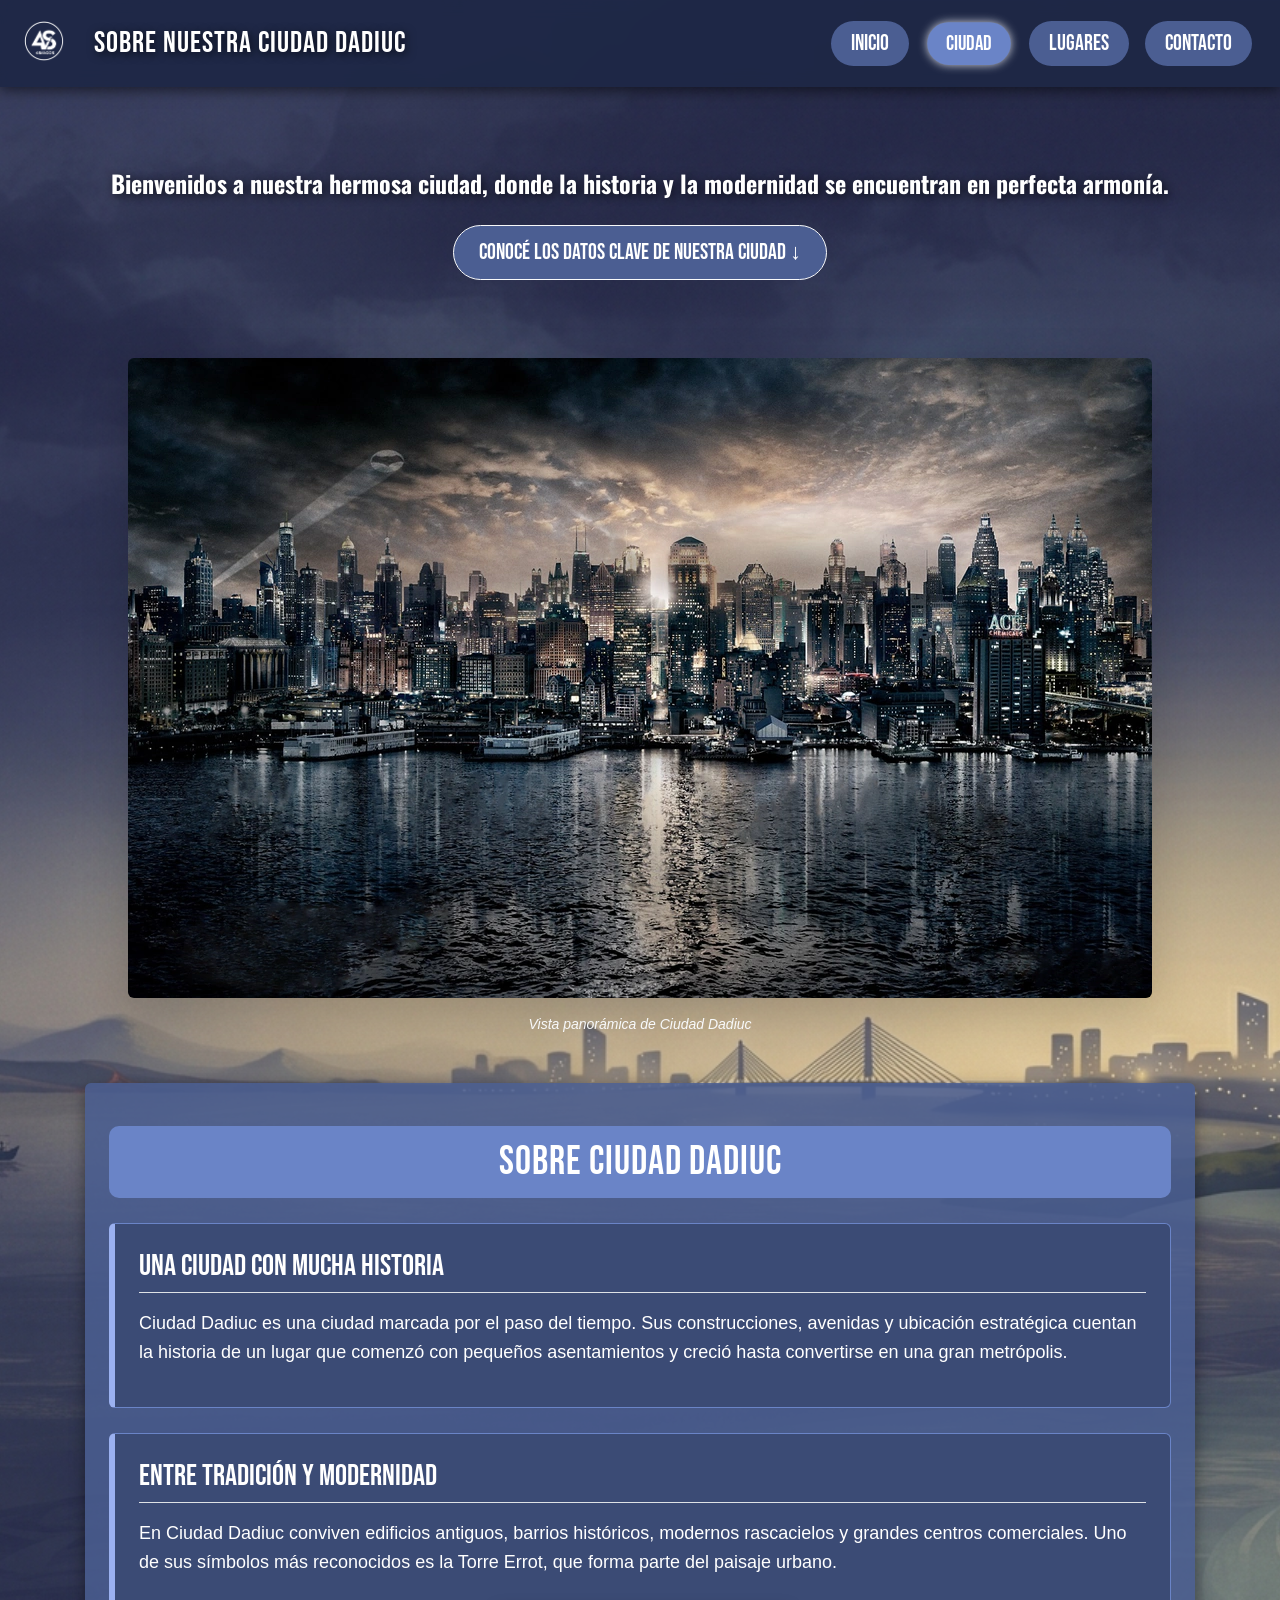
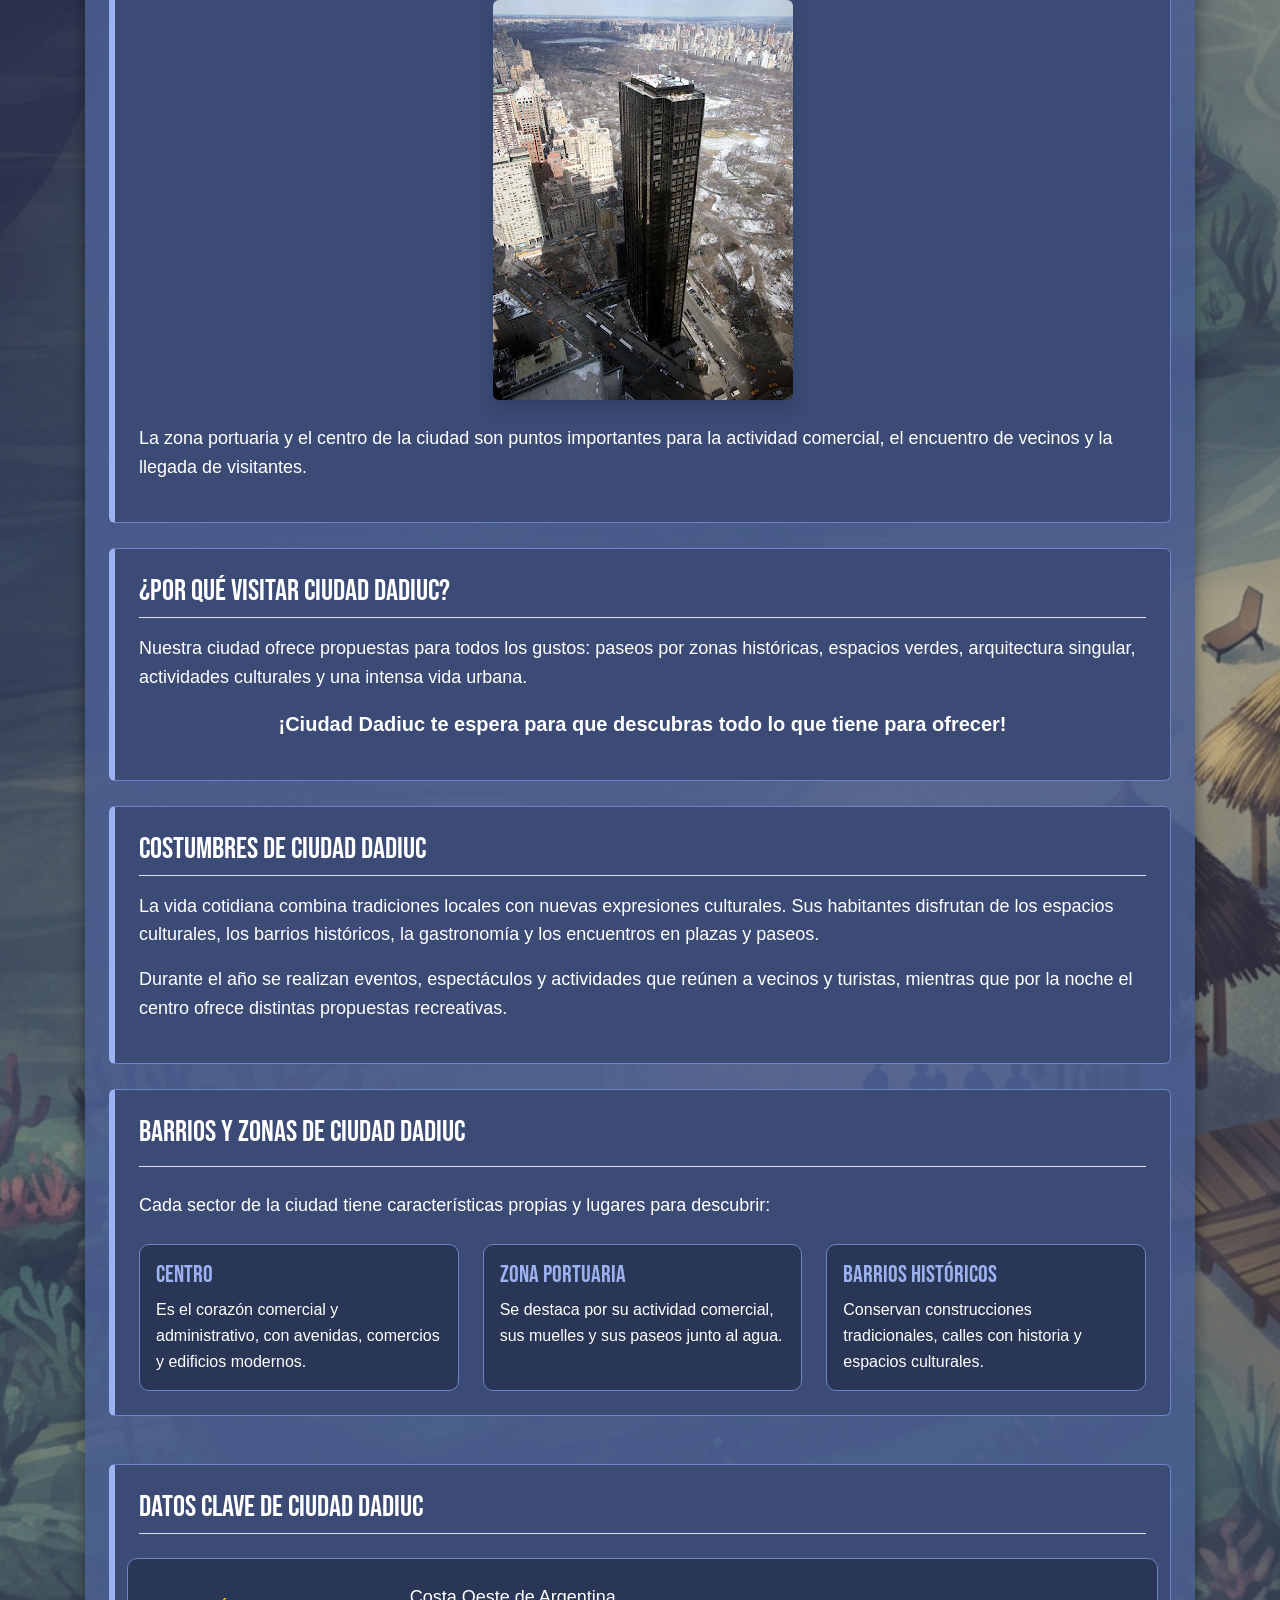
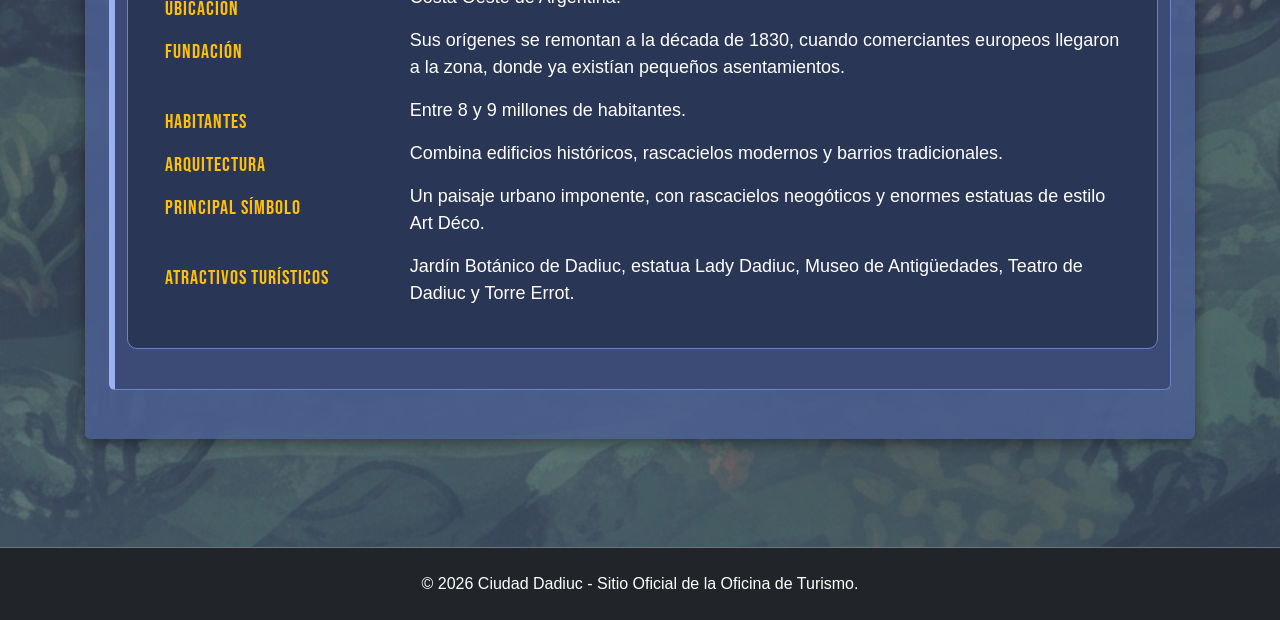
==== commit e3841f4a: "Agregue el logo en todos los navs" ====
--- a/TPGrupal_Grupo7/Ciudad.html
+++ b/TPGrupal_Grupo7/Ciudad.html
@@ -1,63 +1,62 @@
 <!DOCTYPE html>
 <html lang="es">
+
 <head>
     <meta charset="UTF-8">
     <meta name="viewport" content="width=device-width, initial-scale=1.0">
-    <meta name="description" content="Conocé Ciudad Dadiuc, su historia, sus barrios y sus principales atractivos turísticos.">
+    <meta name="description"
+        content="Conocé Ciudad Dadiuc, su historia, sus barrios y sus principales atractivos turísticos.">
 
     <title>Sobre Ciudad Dadiuc | Turismo</title>
     <!-- Bootstrap CSS — antes del CSS propio -->
-    <link href="https://cdn.jsdelivr.net/npm/bootstrap@5.3.3/dist/css/bootstrap.min.css"
-     rel="stylesheet">
+    <link href="https://cdn.jsdelivr.net/npm/bootstrap@5.3.3/dist/css/bootstrap.min.css" rel="stylesheet">
     <!-- CSS propio del sitio -->
     <link rel="stylesheet" href="css/estilos.css">
-    <!-- Bootstrap JS — antes del </body> -->
+    <!-- Bootstrap JS — antes del body -->
     <script src="https://cdn.jsdelivr.net/npm/bootstrap@5.3.3/dist/js/bootstrap.bundle.min.js">
     </script>
-    </head>
+</head>
 
 <body class="pagina-ciudad">
-<!-- Header Sticky con título a la izquierda y menú a la derecha -->
-<header class="header-ciudad sticky-top">
-    <div class="container-fluid px-4 py-2">
-        <nav class="navbar navbar-expand-lg navbar-dark bg-transparent">
-            
-            <!-- Título / Marca a la izquierda -->
-            <a class="navbar-brand logo-dadiuc text-uppercase m-0" href="index.html">
-                Sobre nuestra Ciudad Dadiuc
-            </a>
-
-            <!-- Botón Hamburguesa para Mobile -->
-            <button class="navbar-toggler ms-auto" type="button"
-                data-bs-toggle="collapse"
-                data-bs-target="#menuCiudad"
-                aria-controls="menuCiudad"
-                aria-expanded="false"
-                aria-label="Abrir navegación">
-                <span class="navbar-toggler-icon"></span>
-            </button>
-
-            <!-- Menú de Navegación Alineado a la Derecha -->
-            <div class="collapse navbar-collapse justify-content-end" id="menuCiudad">
-                <ul class="navbar-nav gap-lg-2 mt-2 mt-lg-0">
-                    <li class="nav-item">
-                        <a class="nav-link" href="index.html">Inicio</a>
-                    </li>
-                    <li class="nav-item">
-                        <a class="nav-link active" aria-current="page" href="ciudad.html">Ciudad</a>
-                    </li>
-                    <li class="nav-item">
-                        <a class="nav-link" href="lugares.html">Lugares</a>
-                    </li>
-                    <li class="nav-item">
-                        <a class="nav-link" href="contacto.html">Contacto</a>
-                    </li>
-                </ul>
-            </div>
-
-        </nav>
-    </div>
-</header>
+    <!-- Header Sticky con título a la izquierda y menú a la derecha -->
+    <header class="header-ciudad sticky-top">
+        <div class="container-fluid px-4 py-2">
+            <nav class="navbar navbar-expand-lg navbar-dark bg-transparent">
+
+                <a class="navbar-brand logo-dadiuc text-uppercase m-0" href="index.html"
+                    style="display:flex; gap:30px;">
+                    <img src="Imagenes/LogoGrupoBlanco.png" alt="Logo de la ciudad Daduic" class="logo-daduic">
+                    Sobre nuestra Ciudad Dadiuc
+                </a>
+
+                <!-- Botón Hamburguesa para Mobile -->
+                <button class="navbar-toggler ms-auto" type="button" data-bs-toggle="collapse"
+                    data-bs-target="#menuCiudad" aria-controls="menuCiudad" aria-expanded="false"
+                    aria-label="Abrir navegación">
+                    <span class="navbar-toggler-icon"></span>
+                </button>
+
+                <!-- Menú de Navegación Alineado a la Derecha -->
+                <div class="collapse navbar-collapse justify-content-end" id="menuCiudad">
+                    <ul class="navbar-nav gap-lg-2 mt-2 mt-lg-0">
+                        <li class="nav-item">
+                            <a class="nav-link" href="index.html">Inicio</a>
+                        </li>
+                        <li class="nav-item">
+                            <a class="nav-link active" aria-current="page" href="ciudad.html">Ciudad</a>
+                        </li>
+                        <li class="nav-item">
+                            <a class="nav-link" href="lugares.html">Lugares</a>
+                        </li>
+                        <li class="nav-item">
+                            <a class="nav-link" href="contacto.html">Contacto</a>
+                        </li>
+                    </ul>
+                </div>
+
+            </nav>
+        </div>
+    </header>
     <main class="container my-5 contenido-principal">
 
         <p class="fs-4 text-center mb-4 introduccion">
@@ -71,8 +70,7 @@
         </p>
 
         <figure class="figure w-100 text-center mb-5 imagen-principal">
-            <img src="Imagenes/Imagen_De_Ciudad.jpg"
-                alt="Vista panorámica de Ciudad Dadiuc"
+            <img src="Imagenes/Imagen_De_Ciudad.jpg" alt="Vista panorámica de Ciudad Dadiuc"
                 class="figure-img img-fluid rounded shadow-lg">
             <figcaption class="figure-caption text-light mt-2">Vista panorámica de Ciudad Dadiuc</figcaption>
         </figure>
@@ -103,8 +101,7 @@
                 </p>
 
                 <div class="text-center my-4">
-                    <img src="Imagenes/torreErrot.jpg"
-                        alt="Torre Errot, uno de los símbolos de Ciudad Dadiuc"
+                    <img src="Imagenes/torreErrot.jpg" alt="Torre Errot, uno de los símbolos de Ciudad Dadiuc"
                         class="img-fluid rounded shadow imagen-secundaria" style="max-height: 400px;">
                 </div>
 
@@ -236,4 +233,5 @@
         </div>
     </footer>
 </body>
+
 </html>
--- a/TPGrupal_Grupo7/css/estilos.css
+++ b/TPGrupal_Grupo7/css/estilos.css
@@ -7,6 +7,18 @@
     margin: 0;
     padding: 0;
 }
+
+:root {
+    --color-principal: #4b5e92;
+    --color-secundario: #6a84c7;
+    --color-fondo: #1e2846;
+    --color-texto: #ffffff;
+    --color-acento: #9bb1f0;
+    --color-borde: #777777;
+    --fuente-principal: 'Oswald', sans-serif;
+    --fuente-secundaria: 'Bebas_Neue', sans-serif;
+}
+
 /*AGREGAR FUENTES PARA USARSE*/
 @font-face {
     font-family: 'Oswald-Bold';
@@ -24,23 +36,23 @@
 body {
     margin: 0;
     padding: 0;
-    color: rgb(255, 255, 255);
+    color: var(--color-texto);
     background-image: url('../Imagenes/FONDO1.jpg');
     background-size: cover;
     background-position: center;
 }
 
-
 /* ============================================================*/
 /* PESTAÑAS DE NAVEGACION ENTRES LAS SECCIONES DE LA PAGINA    */
 /* ============================================================*/
+
 /* Acomodar las pestañas de navegación en la parte superior izquierda del index*/
 .header-superior {
     font-family: 'Bebas_Neue', sans-serif;
     display: flex;
     justify-content: space-between;
     align-items: flex-start;
-    padding: 20px;
+    padding: 30px;
 }
 
 .menu-pestañas {
@@ -51,8 +63,8 @@
     gap: 30px; 
 /*Texto dentro de las pestañas*/
     font-size: 20px;
-    background-color: #4b5e92;
-    color: rgb(255, 255, 255);
+    background-color: var(--color-principal);
+    color: var(--color-texto);
     padding: 8px 20px;
     text-decoration: none;
     border-radius: 100px;
@@ -68,41 +80,20 @@
     object-fit: cover;
     border-radius: 100px;
     transition: transform 0.3s ease, box-shadow 0.3s ease;
-    color: rgb(255, 255, 255);
+    color: var(--color-texto);
 }
 
 .menu-pestañas li a:hover {
     transform: scale(0.95);
-    box-shadow: 0px 0px 8px rgb(255, 254, 254);
+    box-shadow: 0px 0px 8px var(--color-acento);
     
 }
 
-
-/* ================================= */
-/* REGISTRARSE                       */
-/* ================================= */
-/*SECCION DE REGISTRO*/
-.seccion-regristro {
-/*POSICIONAMIENTO Y TAMAÑO*/
-    width: 100px;
-    margin: -10px;
-    padding: 0px;
-    display: flex;
-    gap: 30px;
-}
-
-/*FUENTE PERSONALIZADA Y RECUADRO*/
-.seccion-regristro a {
-    font-family: 'Bebas_Neue', sans-serif;
-    font-size: 20px;
-    background-color: #4b5e92;
-    color: rgb(255, 255, 255);
-    padding: 10px 10px;
-    border-radius: 50px;
-    z-index: 3;
-    list-style-type: none;
-    text-decoration-line: none;
-    color: rgb(255, 255, 255);
+/*LOGO DEL GRUPO*/
+.logo-daduic {
+    width: 40px;
+    height: 40px;
+    align-items: left;
 }
 
 /* ================================= */
@@ -139,16 +130,16 @@
 }
 
 /* ================================= */
-/* TEXTO DE BIENVENIDA               */
+/* TITULO DE BIENVENIDA              */
 /* ================================= */
 /*TEXTO ENCIMA DEL VIDEO*/
 .contenido-cabecera {
     position: absolute;
-    top: 30%;
+    top: 40%;
     left: 50%;
     transform: translate(-50%, -20%);
     text-align: center;
-    color: white;
+    color: var(--color-texto);
     z-index: 1;
     /* Lo pone bien al frente para que se pueda leer */
     width: 100%;
@@ -161,7 +152,7 @@
     text-align: center;
     display: inline;
     border-radius: 10px;
-    color: rgb(255, 254, 254);
+    color: var(--color-texto);
     text-shadow: 5px 5px 30px rgba(17, 17, 17, 0.904);
     z-index: 1;
 }
@@ -171,7 +162,7 @@
     font-family: 'Bebas_Neue', sans-serif;
     text-align: center;
     display: inline;
-    color: rgb(255, 255, 255);
+    color: var(--color-texto);
     text-shadow: 5px 5px 30px rgba(17, 17, 17, 0.904);
     z-index: 1;
 }
@@ -186,17 +177,17 @@
     font-family: 'Oswald', sans-serif;
     font-size: 20px;
     text-align: center;
-    background-color: #4b5e92;
+    background-color: var(--color-principal);
     padding: 30px 20px;
     border-radius: 15px;
-    color: rgb(255, 255, 255);
+    color: var(--color-texto);
     text-shadow: 2px 2px 8px rgba(0, 0, 0, 0.7);
 }
 
 .titulo-columna {
     font-family: 'Bebas_Neue', sans-serif;
-    background-color: #6a84c7;
-    color: #ffffff;
+    background-color: var(--color-acento);
+    color: var(--color-texto);
     font-size: 28px;
     padding: 8px 15px; /* Se sacó el padding de 100px que rompía el cartel */
     border-radius: 10px;
@@ -227,16 +218,16 @@
 /*TEXTO DE "RECORRE LA CIUDAD" DEBAJO DEL VIDEO DE BIENVENIDA*/ 
 .texto-lugares{
     font-family: 'Bebas_Neue', sans-serif;
-    background-color: #4b5e92;
-    color:rgb(255, 255, 255);
+    background-color: var(--color-principal);
+    color: var(--color-texto);
     text-shadow: 5px 5px 30px rgba(17, 17, 17, 0.904);
 }
 
 .texto-lugares h3{
     font-size: 50px;
     text-align: center;
-    background-color: #4b5e92;
-    color:rgb(255, 255, 255);
+    background-color: var(--color-acento);
+    color: var(--color-texto);
     text-shadow: 5px 5px 30px rgba(17, 17, 17, 0.904);
 }
 
@@ -327,7 +318,7 @@
 /* ================================= */
 .pie-de-pagina{
     background-color: #3d3d3d;
-    color: #FFFFFF;
+    color: var(--color-texto);
     letter-spacing: 0.5px;
     margin: 0;
     padding: 20px;  
@@ -352,7 +343,7 @@
     font-family: 'Bebas_Neue', sans-serif;
     text-decoration-line: none;
     font-size: 30px;
-    color: rgb(255, 255, 255);
+    color: var(--color-texto);
     padding: 0px 30px;
     text-align: center;
 }
@@ -362,7 +353,7 @@
     text-decoration-line: none;
     font-size: 50px;
 
-    color: rgb(255, 255, 255);
+    color: var(--color-texto);
     padding: 0px 30px;
     text-align: center;
 }
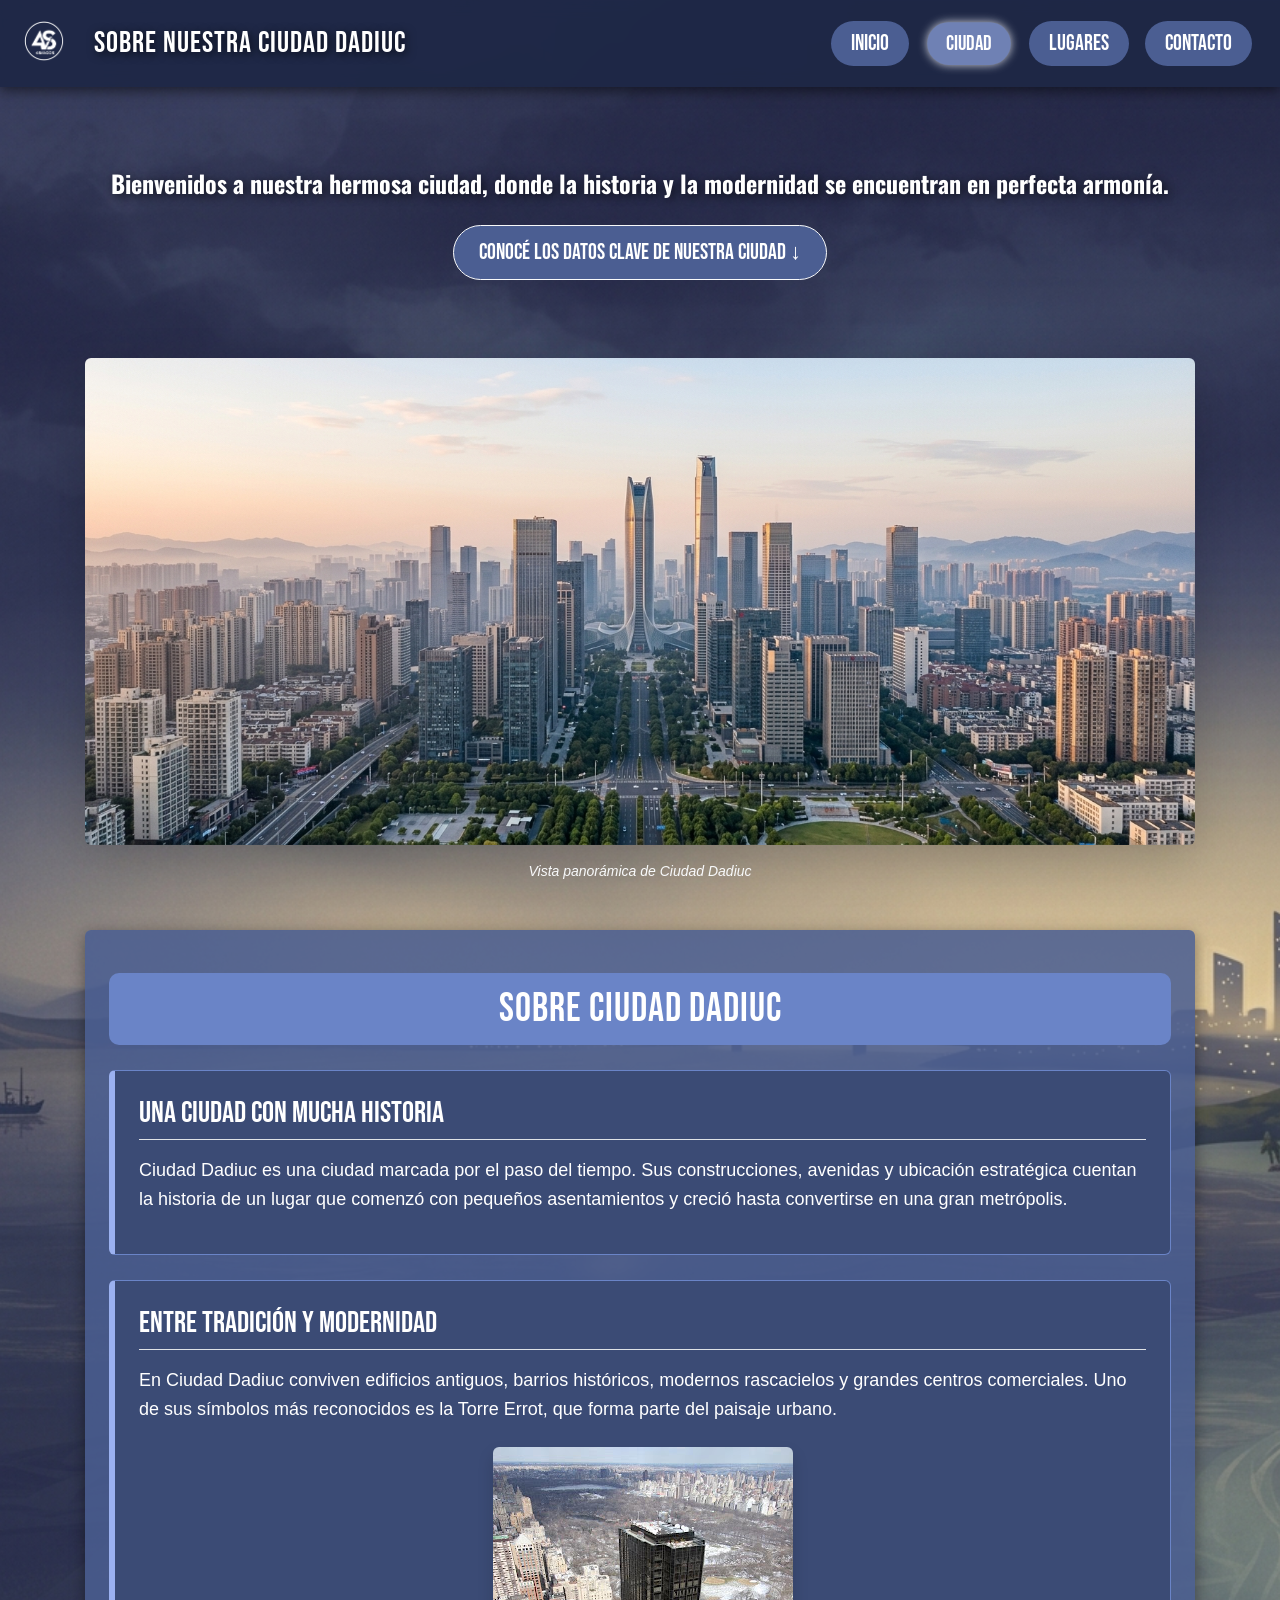
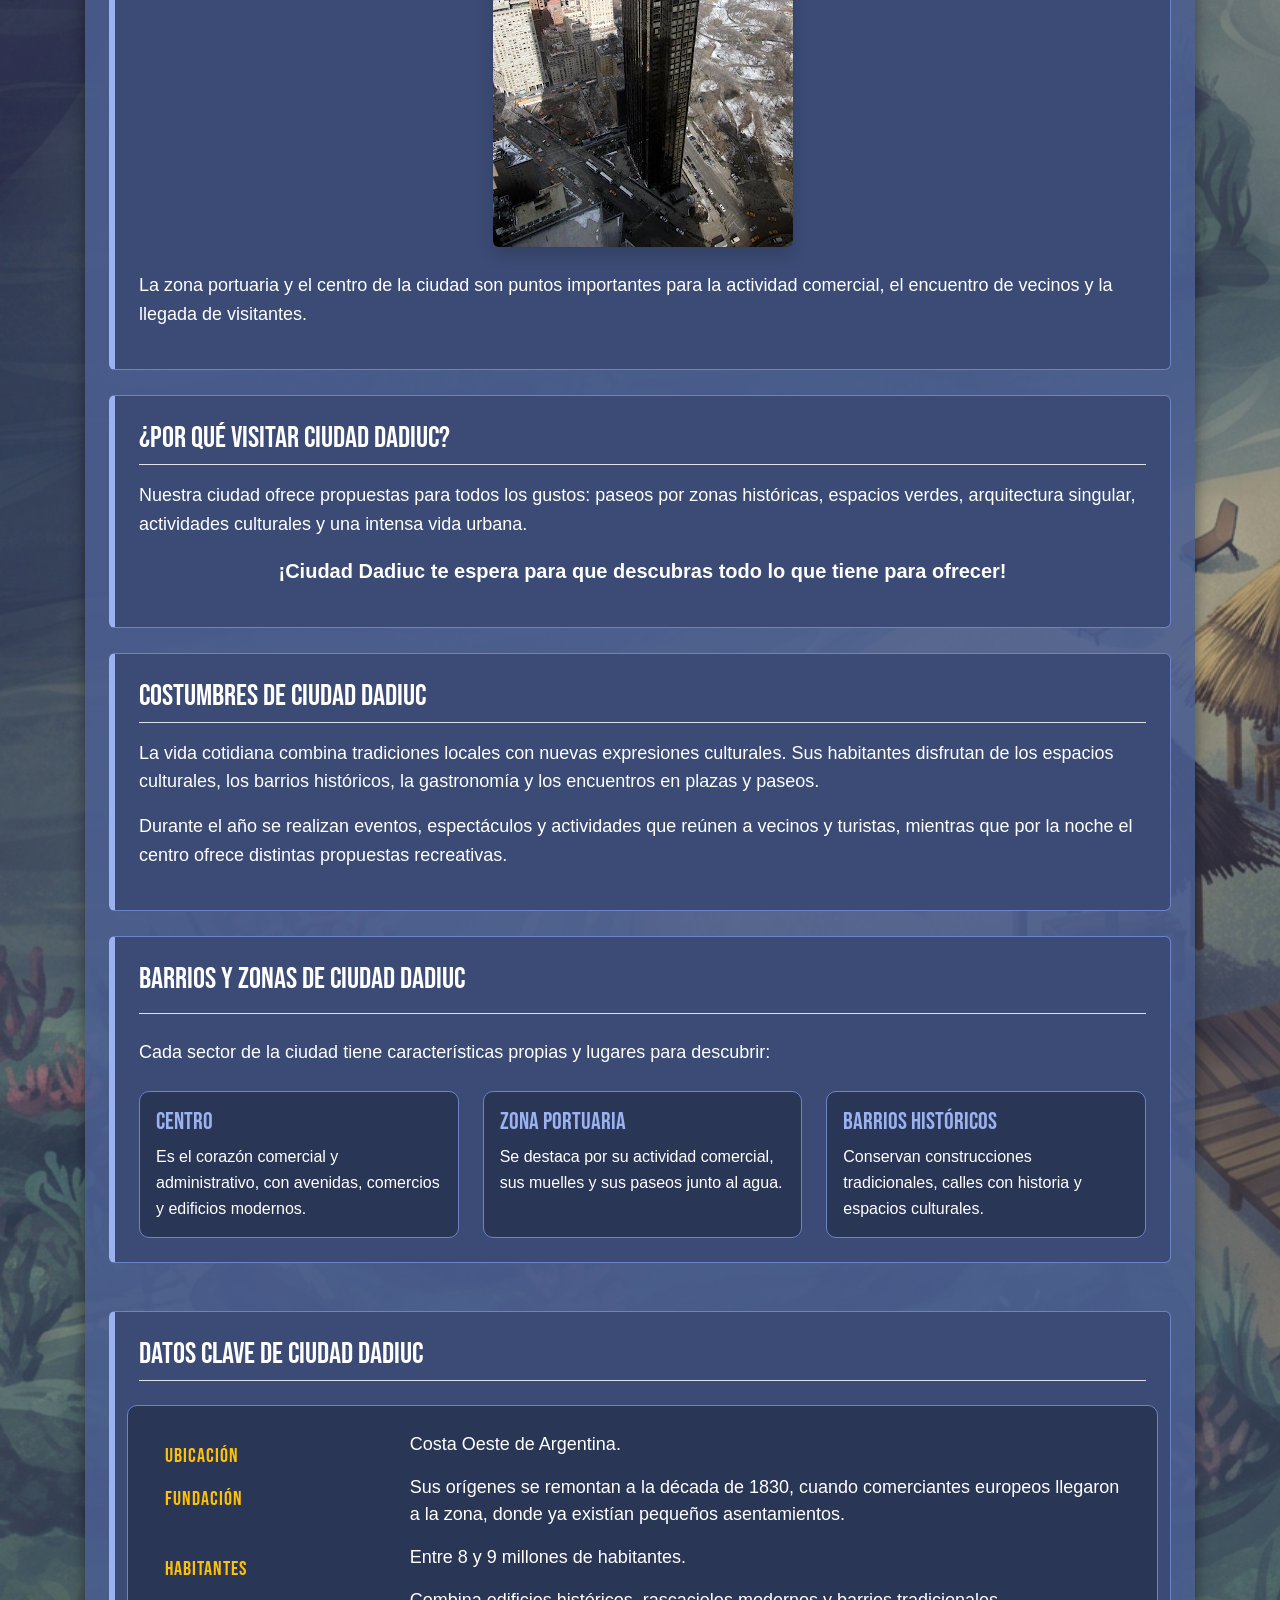
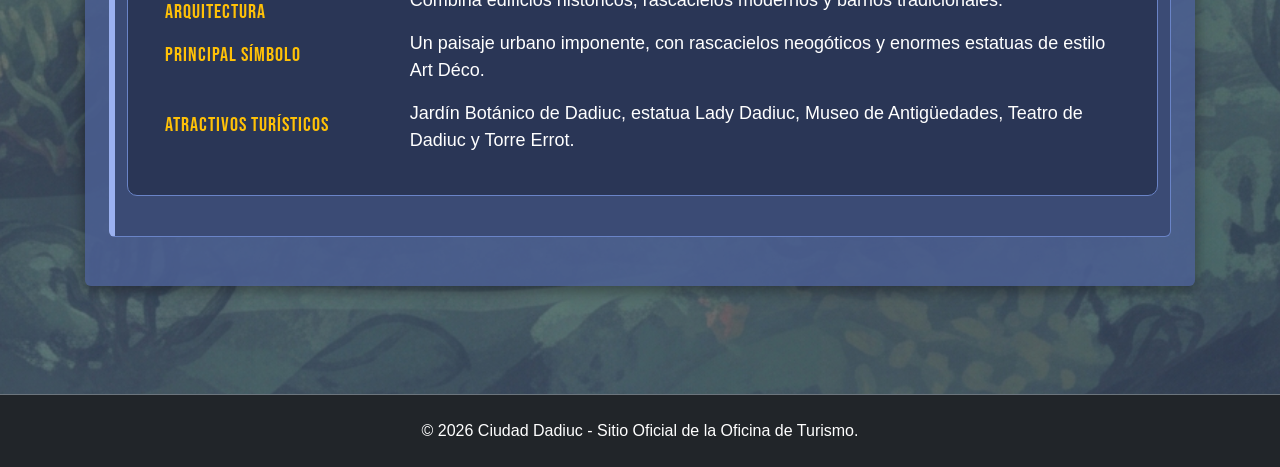
==== commit 89144c96: "Mas cambios en el modo oscuro, video, colores, etc. a modo oscuro (CSS, HTML y JS). Pequeños cambios" ====
--- a/TPGrupal_Grupo7/Ciudad.html
+++ b/TPGrupal_Grupo7/Ciudad.html
@@ -52,11 +52,15 @@
                             <a class="nav-link" href="contacto.html">Contacto</a>
                         </li>
                     </ul>
+                    
                 </div>
-
+                
             </nav>
+            
         </div>
+       
     </header>
+    
     <main class="container my-5 contenido-principal">
 
         <p class="fs-4 text-center mb-4 introduccion">
@@ -70,7 +74,7 @@
         </p>
 
         <figure class="figure w-100 text-center mb-5 imagen-principal">
-            <img src="Imagenes/Imagen_De_Ciudad.jpg" alt="Vista panorámica de Ciudad Dadiuc"
+            <img src="Imagenes/CIUDAD.jpg" alt="Vista panorámica de Ciudad Dadiuc"
                 class="figure-img img-fluid rounded shadow-lg">
             <figcaption class="figure-caption text-light mt-2">Vista panorámica de Ciudad Dadiuc</figcaption>
         </figure>
--- a/TPGrupal_Grupo7/css/estilos.css
+++ b/TPGrupal_Grupo7/css/estilos.css
@@ -2,19 +2,15 @@
 /* ESTILOS PARA CIUDAD.HTML (De Mario)*/ 
 /* ================================= */
 
-* {
-    box-sizing: border-box;
-    margin: 0;
-    padding: 0;
-}
 
 :root {
     --color-principal: #4b5e92;
     --color-secundario: #6a84c7;
     --color-fondo: #1e2846;
     --color-texto: #ffffff;
-    --color-acento: #9bb1f0;
+    --color-acento: #6f81b4;
     --color-borde: #777777;
+    --color-oscuro: #141414;
     --fuente-principal: 'Oswald', sans-serif;
     --fuente-secundaria: 'Bebas_Neue', sans-serif;
 }
@@ -34,13 +30,41 @@
 
 /*Color principal de la pagina y fuente*/
 body {
-    margin: 0;
-    padding: 0;
     color: var(--color-texto);
     background-image: url('../Imagenes/FONDO1.jpg');
     background-size: cover;
     background-position: center;
 }
+
+* {
+    box-sizing: border-box;
+    margin: 0;
+    padding: 0;
+
+}
+
+/* ================================= */
+/* MODO OSCURO                       */
+/* ================================= */
+[data-btn="dark"] {
+    --color-principal: #202846;
+    --color-secundario: #2a3656;
+    --color-fondo: #07090f;
+    --color-texto: #e2e8f0;
+    --color-acento: #435483;
+    --color-borde: #334155;
+    --color-oscuro: #05070a;
+}
+
+[data-btn="dark"] body {
+    background-image: url('../Imagenes/FONDO2.png');
+}
+
+[data-btn="dark"] .modo-oscuro {
+    background-color: var(--color-texto);
+    color: var(--color-fondo);
+}
+
 
 /* ============================================================*/
 /* PESTAÑAS DE NAVEGACION ENTRES LAS SECCIONES DE LA PAGINA    */
@@ -95,6 +119,31 @@
     height: 40px;
     align-items: left;
 }
+
+/*BOTON DE MODO OSCURO*/
+.modo-oscuro {
+    display: flex;
+    position: fixed;
+    top: 20px;
+    right: 20px;
+    background-color: var(--color-oscuro);
+    color: var(--color-texto);
+    border: none;
+    padding: 10px 15px;
+    border-radius: 50px;
+    cursor: pointer;
+    font-size: 18px;
+    z-index: 10;
+    transition: all .3s ease;
+}
+
+.modo-oscuro:hover {
+    background-color: var(--color-borde);
+    color: var(--color-oscuro);
+    transform: scale(1.05);
+    box-shadow: 0px 0px 10px rgba(255, 255, 255, 0.8);
+}
+
 
 /* ================================= */
 /* VIDEO DE BIENVENIDA               */
@@ -553,6 +602,7 @@
     margin-bottom: 10px;
 }
 
+/*========================================================================================================================*/
 /* ============================================================ */
 /* ESTILOS PARA CIUDAD.HTML (De Santi - Adaptado al estilo Index de Mario)*/ 
 /* ============================================================ */
@@ -630,8 +680,8 @@
 .header-ciudad .navbar-nav .nav-link {
     font-family: 'Bebas_Neue', sans-serif;
     font-size: 22px;
-    color: #ffffff !important;
-    background-color: #4b5e92;
+    color: var(--color-texto) !important;
+    background-color: var(--color-principal);
     padding: 6px 20px !important;
     border-radius: 100px;
     font-weight: bold;
@@ -642,7 +692,7 @@
 
 .header-ciudad .navbar-nav .nav-link:hover,
 .header-ciudad .navbar-nav .nav-link.active {
-    background-color: #6a84c7;
+    background-color: var(--color-acento);
     transform: scale(0.95);
     box-shadow: 0px 0px 10px rgba(255, 255, 255, 0.8);
 }
@@ -673,8 +723,8 @@
 }
 
 .enlace-datos:hover {
-    background-color: #6a84c7;
-    color: #ffffff;
+    background-color: var(--color-principal);
+    color: var(--color-texto);
     transform: scale(1.05);
 }
 
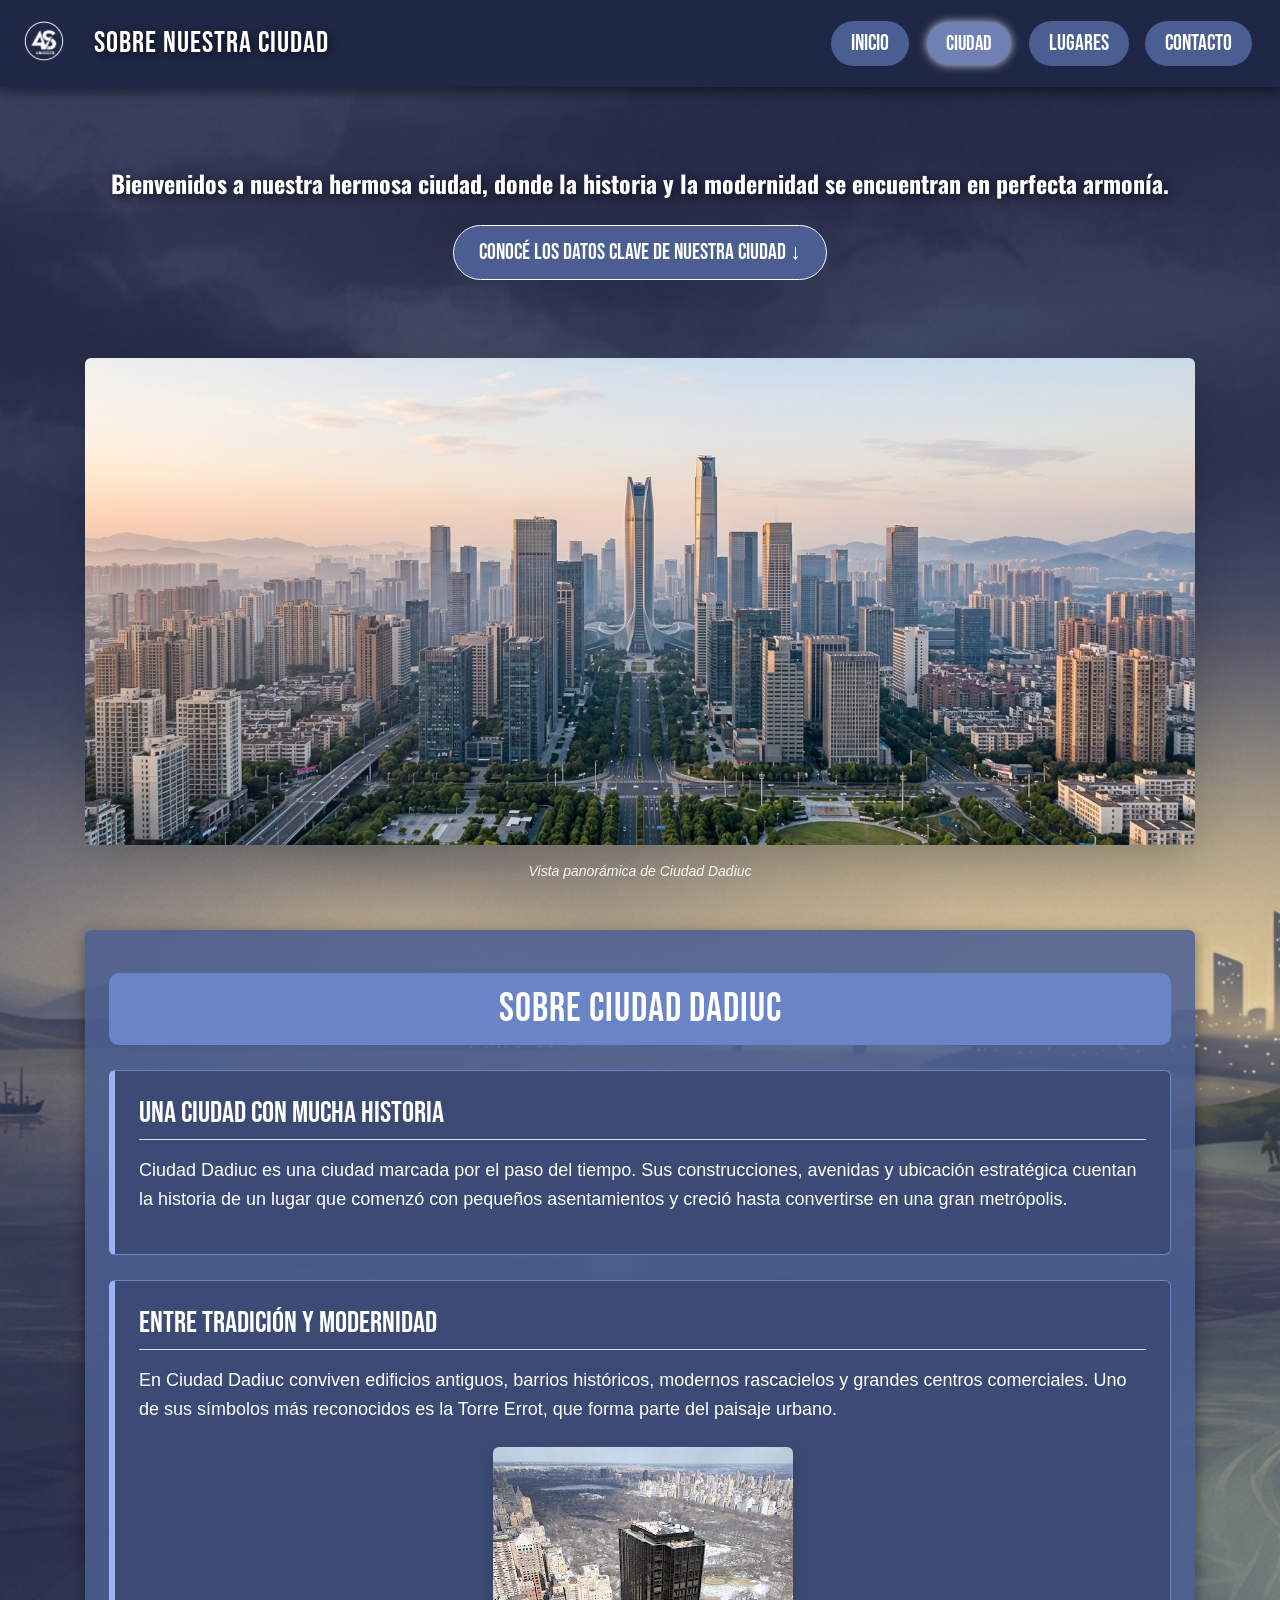
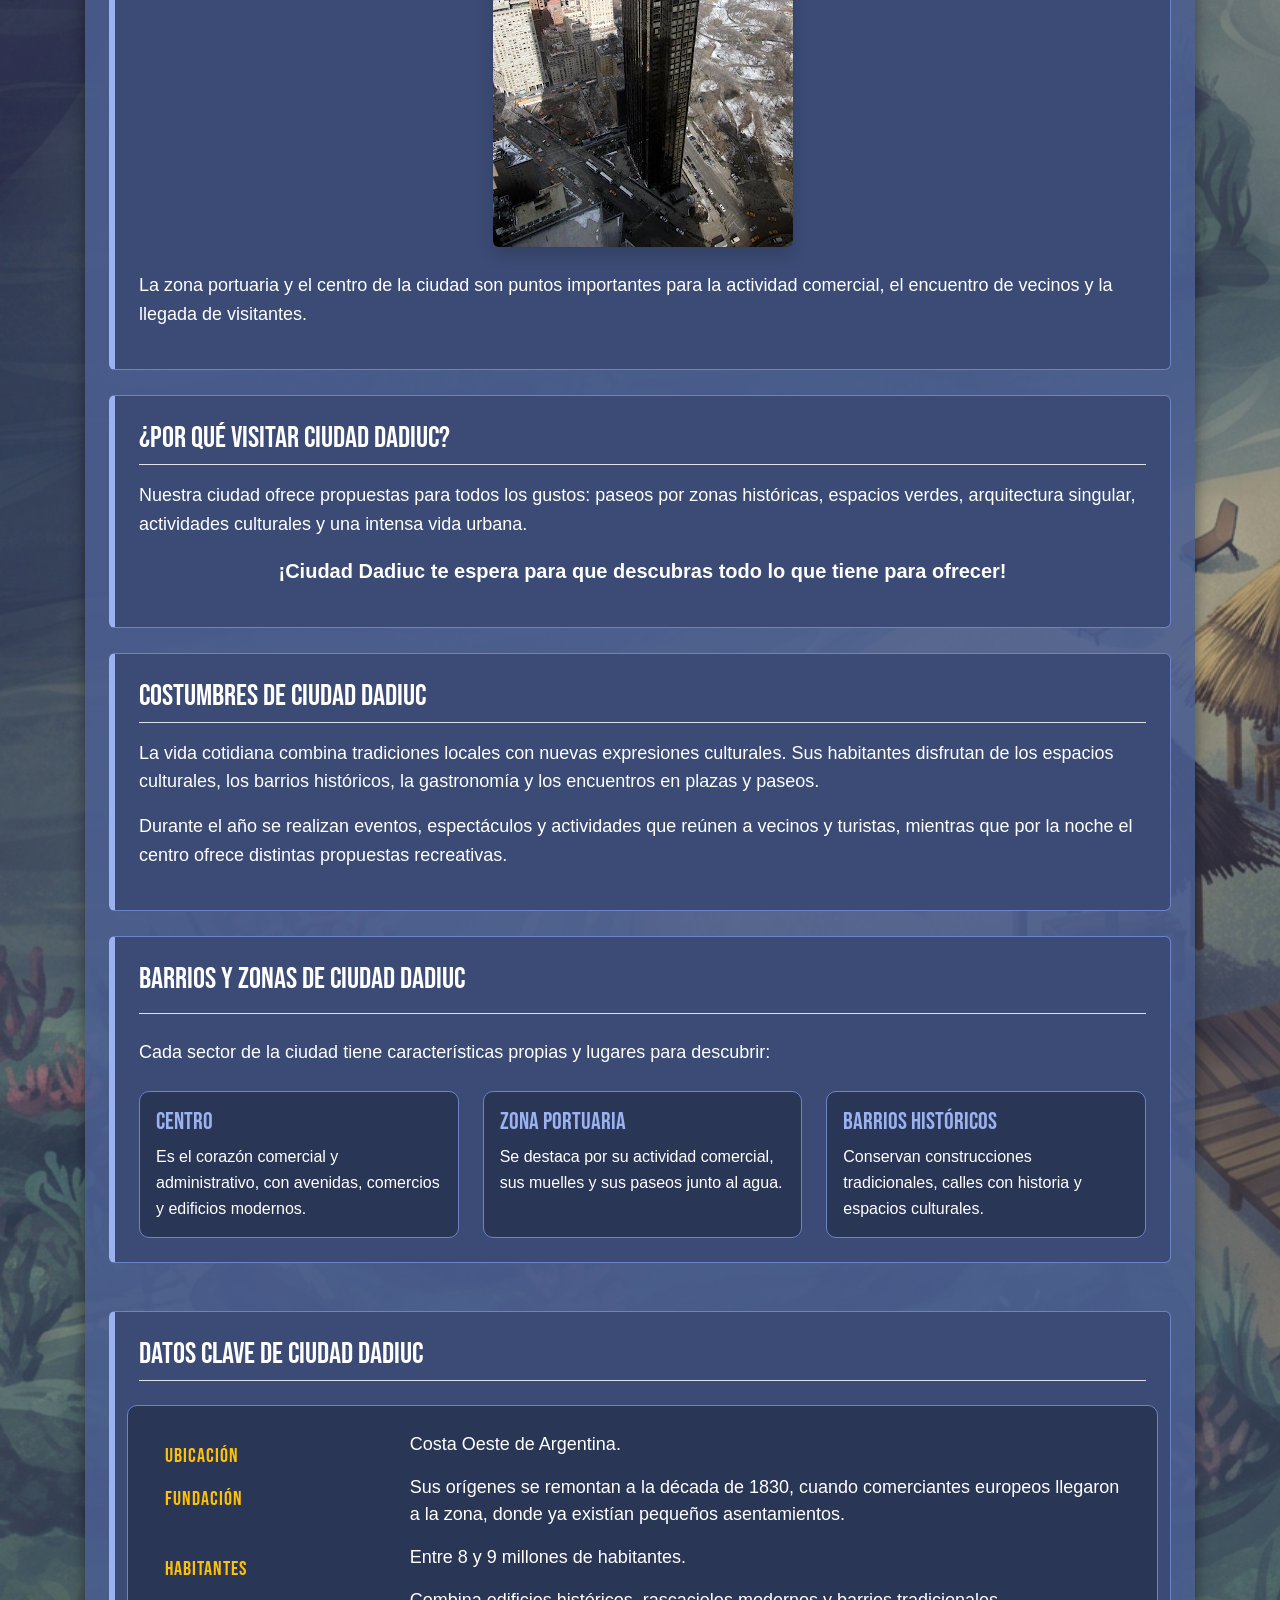
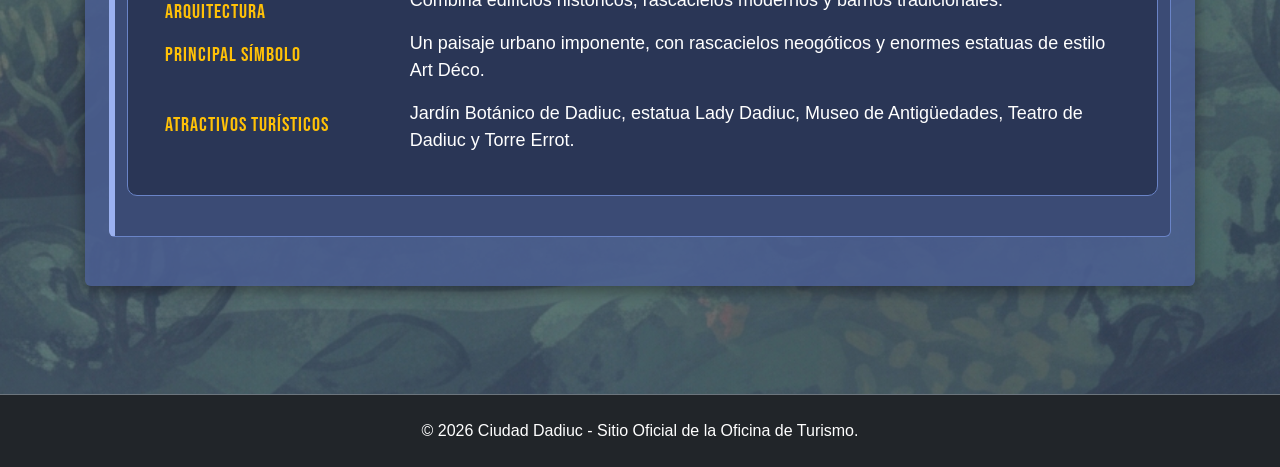
==== commit c31dbb1c: "efecto de fondo oscuro al entrar al nav en vista mobile, pequeño cambio en los titulos de los nav de" ====
--- a/TPGrupal_Grupo7/Ciudad.html
+++ b/TPGrupal_Grupo7/Ciudad.html
@@ -26,7 +26,7 @@
                 <a class="navbar-brand logo-dadiuc text-uppercase m-0" href="index.html"
                     style="display:flex; gap:30px;">
                     <img src="Imagenes/LogoGrupoBlanco.png" alt="Logo de la ciudad Daduic" class="logo-daduic">
-                    Sobre nuestra Ciudad Dadiuc
+                    Sobre nuestra Ciudad
                 </a>
 
                 <!-- Botón Hamburguesa para Mobile -->
--- a/TPGrupal_Grupo7/css/estilos.css
+++ b/TPGrupal_Grupo7/css/estilos.css
@@ -47,11 +47,11 @@
 /* MODO OSCURO                       */
 /* ================================= */
 [data-btn="dark"] {
-    --color-principal: #202846;
+    --color-principal: #15214d;
     --color-secundario: #2a3656;
     --color-fondo: #07090f;
     --color-texto: #e2e8f0;
-    --color-acento: #435483;
+    --color-acento: #3b4b77;
     --color-borde: #334155;
     --color-oscuro: #05070a;
 }
@@ -66,58 +66,18 @@
 }
 
 
+
 /* ============================================================*/
-/* PESTAÑAS DE NAVEGACION ENTRES LAS SECCIONES DE LA PAGINA    */
+/* PESTAÑAS DE NAVEGACION                                      */
 /* ============================================================*/
-
-/* Acomodar las pestañas de navegación en la parte superior izquierda del index*/
-.header-superior {
-    font-family: 'Bebas_Neue', sans-serif;
-    display: flex;
-    justify-content: space-between;
-    align-items: flex-start;
-    padding: 30px;
-}
-
-.menu-pestañas {
-    list-style-type: none;
-    margin: -10px;
-    padding: 20px;
-    display: flex;
-    gap: 30px; 
-/*Texto dentro de las pestañas*/
-    font-size: 20px;
-    background-color: var(--color-principal);
-    color: var(--color-texto);
-    padding: 8px 20px;
-    text-decoration: none;
-    border-radius: 100px;
-    font-weight: bold;
-    z-index: 4;
-}
-
-.menu-pestañas li a {
-    text-decoration: none;
-    font-weight: bold;
-    width: 100%;
-    height: 100px;
-    object-fit: cover;
-    border-radius: 100px;
-    transition: transform 0.3s ease, box-shadow 0.3s ease;
-    color: var(--color-texto);
-}
-
-.menu-pestañas li a:hover {
-    transform: scale(0.95);
-    box-shadow: 0px 0px 8px var(--color-acento);
-    
-}
 
 /*LOGO DEL GRUPO*/
 .logo-daduic {
     width: 40px;
     height: 40px;
-    align-items: left;
+    display:inline-block;
+    gap: 40px;
+    left: -100px;
 }
 
 /*BOTON DE MODO OSCURO*/
@@ -142,7 +102,9 @@
     color: var(--color-oscuro);
     transform: scale(1.05);
     box-shadow: 0px 0px 10px rgba(255, 255, 255, 0.8);
-}
+
+}
+
 
 
 /* ================================= */
@@ -153,8 +115,8 @@
     position: relative;
     top: -80px;
     left: 0;
-    width: 100vw;
-    height: 700px;
+    width: auto;
+    height: 600px;
     overflow: hidden;
     z-index: -1;
 }
@@ -174,17 +136,40 @@
     /*Hace que el bloque ocupe todo el alto de la pantalla.*/
     object-fit: cover;
     /*para que la imagen cubra completamente su contenedor sin deformarse ni estirarse*/
-    z-index: -1;
+    z-index: -1;    
     /*Coloca el texto en una capa superior para que flote bien al frente, visible por encima del video de fondo.*/
 }
 
+
+
+/* ================================= */
+/* VIDEO DE DESCRIPCION DE LA CIUDAD */
+/* ================================= */
+
+.video-descripcion {
+    display: flex;
+}
+
+.video-descripcion video {
+    position:relative;
+    top: 30%;
+    left: 10%;
+    width: 80%;
+    height: 80%;
+    object-fit: cover;
+    z-index: 3;    
+}
+
+
+
 /* ================================= */
 /* TITULO DE BIENVENIDA              */
 /* ================================= */
+
 /*TEXTO ENCIMA DEL VIDEO*/
 .contenido-cabecera {
     position: absolute;
-    top: 40%;
+    top: 30%;
     left: 50%;
     transform: translate(-50%, -20%);
     text-align: center;
@@ -217,46 +202,9 @@
 }
 
 /* ================================= */
-/* CUADROS DE TEXTOS AL LADO DEL OTRO*/
-/* ================================= */
-/*CUADROS DE TEXTO JUNTOS DEBAJO DEL VIDEO DE BIENVENIDA*/
-/* Contenedor de dos columnas para los textos uno al lado del otro*/
-/* Ajuste de contenedor y títulos modif santi*/
-.columna-caja {
-    font-family: 'Oswald', sans-serif;
-    font-size: 20px;
-    text-align: center;
-    background-color: var(--color-principal);
-    padding: 30px 20px;
-    border-radius: 15px;
-    color: var(--color-texto);
-    text-shadow: 2px 2px 8px rgba(0, 0, 0, 0.7);
-}
-
-.titulo-columna {
-    font-family: 'Bebas_Neue', sans-serif;
-    background-color: var(--color-acento);
-    color: var(--color-texto);
-    font-size: 28px;
-    padding: 8px 15px; /* Se sacó el padding de 100px que rompía el cartel */
-    border-radius: 10px;
-    text-align: center;
-    margin-bottom: 10px;
-    font-weight: bold;
-}
-
-/* Lista numerada de lugares */
-.columna-caja ol {
-    list-style-type: none;
-    margin: 0;
-    padding: 0;
-}
-
-.columna-caja ol li {
-    margin-bottom: 8px;
-    font-size: 18px;
-    white-space: nowrap; /* Evita que el texto de los ítems se corte en vertical */
-}
+/* RECORRE LA CIUDAD                 */
+/* ================================= */
+
 /*AGRANDAR MARGEN DEL ESPACIADO BR*/
 .br-grande {
   display: block;
@@ -274,6 +222,7 @@
 
 .texto-lugares h3{
     font-size: 50px;
+    size: 50px;
     text-align: center;
     background-color: var(--color-acento);
     color: var(--color-texto);
@@ -282,8 +231,9 @@
 
 
 /* ================================= */
-/* GALERIA DE IMAGENES TURISTICAS    */
-/* ================================= */
+/* IMAGENES DE RECORRE LA CIUDAD     */
+/* ================================= */
+
 /*Muestra de imagenes de lugares mas visitados de la ciudad*/
 .lugares-galeria {
     display: flex;
@@ -299,7 +249,7 @@
     width: 45%;
 }
 
-/*Estilo y efecto de la imagen dentro de la galeris*/
+/*Estilo y efecto de la imagen dentro de la galeria*/
 .lugares-galeria img {
     width: 100%;
     height: 300px;
@@ -314,7 +264,7 @@
     box-shadow: 0 4px 15px rgb(253, 253, 252);
 }
 
-/*Nombres de los lugares turisticos*/
+/*Nombres de los lugares abajo de la imagen*/
 .lugares-galeria p{
     color: rgb(255, 255, 255);
     font-family: 'Bebas_Neue', sans-serif;
@@ -325,15 +275,21 @@
 
 
 /* ================================= */
-/*ESTILOS TIPO TARJETA GALERIA       */
-/* ================================= */
+/*  ESTILOS TIPO TARJETA GALERIA     */
+/* ================================= */
+.cuadro-experiencias{
+    background-color: var(--color-secundario);
+}
+
 .seccion-experiencias{
     display: flex;
     gap: 10px;
     overflow-x: auto;
     scroll-snap-type: x mandatory;
     padding-bottom: 5px;
-}
+    scrollbar-color: var(--color-acento) var(--color-principal);
+}
+
 
 .seccion-experiencias img{
     flex-shrink: 0;
@@ -341,12 +297,28 @@
     scroll-snap-align: start;
 }
 
-
-/* ================================= */
-/* ARTICULO CON DATOS            */
+/* ================================= */
+/* ESTILOS NUEVA GRILLA              */
+/* ================================= */
+/*Seccion grilla Lisandro*/
+.nueva-grilla{
+    background-color: var(--color-principal);
+    border-radius: 10px;
+    padding: 20px;
+}
+
+.imagenes-grilla{
+    height: 200px;
+    object-fit: cover;
+
+}
+
+
+/* ================================= */
+/* MAS CONSULTAS A CONTACTO          */
 /* ================================= */
 .articulo-contacto{
-    background-color: #16207a;
+    background-color: var(--color-principal);   
     color: rgb(255, 255, 255);
     font-family: 'Bebas_Neue', sans-serif;
     display: flex;
@@ -358,13 +330,13 @@
 }
 
 .articulo-contacto strong{
-     color: rgb(56, 109, 255);
+     color: rgb(116, 153, 255);
      text-decoration: underline;
 }   
 
-/* ================================= */
-/* ESTILOS PARA EL PIE DE PAGINA     */
-/* ================================= */
+/* =================================  */
+/* PIE DE PAGINA / DESARROLLADO POR...*/
+/* =================================  */
 .pie-de-pagina{
     background-color: #3d3d3d;
     color: var(--color-texto);
@@ -406,6 +378,110 @@
     padding: 0px 30px;
     text-align: center;
 }
+
+
+
+
+
+/* ================================= */
+/* DISEÑO PARA MOVILES DEL INDEX     */ 
+/* ================================= --------------------------------------------------------------------------------------------*/
+
+@media (max-width: 768px) {
+    
+    /* Achicamos los títulos principales para que entren en celulares */
+    .contenido-cabecera h1 {
+        font-size: 80px !important;
+        line-height: 1.1;
+    }
+
+    .contenido-cabecera h2 {
+        font-size: 28px !important;
+    }
+
+    .contenido-cabecera {
+        top: 27%;
+        transform: translate(-50%, -50%);
+        padding: 0 10px;
+        width: 90%;
+    }
+
+    /* Hacemos que el menú desplegable este por encima del contenido y dentro agrego el boton del modo oscuro */
+    .navbar-collapse {
+        position: absolute;
+        top: 90%; /* Justo debajo de la barra de navegación */
+        left: 0;
+        width: 100%;
+        padding: 10px;
+        border-bottom-left-radius: 10px;
+        border-bottom-right-radius: 10px;
+        background-color: rgba(0, 0, 0, 0.3);
+        box-shadow: 10px 10px 10px 1000px rgba(0, 0, 0, 0.3);
+        z-index: 1;
+        
+        /*boton modo oscuro sumado al nav (estaba aparte)*/
+        .modo-oscuro{
+        position: absolute;
+        top: 100%; /* Justo debajo de la barra de navegación */
+        left: 45%;
+        width: 13%;
+        padding: 10px;
+        box-shadow: 0 10px 20px rgba(0, 0, 0, 0.8);
+        z-index: 1000;  
+        }
+        .modo-oscuro:hover {
+        background-color: var(--color-borde);
+        color: var(--color-oscuro);
+        transform: scale(1.05);
+        box-shadow: 0px 0px 10px rgba(255, 255, 255, 0.8);
+        }
+        
+    }
+
+    /* Reducimos la altura del video inicial y descripcion en celulares para que no sea molesto */
+    .video-inicial {
+        position: relative;
+        height: 400px;
+        width: 100% !important; 
+        max-height: 400px;
+        overflow: hidden;
+        margin-top: 0;
+    }
+
+    .video-descripcion {
+        position: relative;
+        margin-top: 1%;
+        width: 100% !important;
+        max-width: 100%;
+        height: 100%;
+        object-fit: cover;
+        z-index: 3;
+    }
+
+    /* Las imágenes de la galería ocupan casi todo el ancho en el celu */
+    .lugares-galeria {
+        gap: 20px;
+        margin: 20px auto;
+    }
+
+    .lugares-galeria a {
+        width: 80%;
+    }
+
+    /*Modo oscuro*/
+    .modo-oscuro {
+        top: 290px;
+        right: 160px;
+        padding: 8px 12px;
+        font-size: 16px;
+    }
+
+    .articulo-contacto{
+        font-size: 15px;
+    }
+
+}
+
 /*================================================================================================================================================================*/
 
 /* ================================= */
@@ -657,7 +733,27 @@
     border: 1px solid #9bb1f0;
     z-index: 5;
 }
-
+/* ============================================================ */
+          /*Flexbox Avanzado y Grilla Responsiva*/
+/* ============================================================ */
+
+/* Contenedor principal en grilla flex con wrap y gap */
+.grilla-lugares-flex {
+    display: flex;
+    flex-wrap: wrap;
+    gap: 24px;
+    justify-content: center;
+    align-items: stretch;
+}
+
+/* Elementos individuales flex responsivos */
+.tarjeta-flex {
+    flex: 1 1 320px;
+    margin: 0 ;
+    display: flex;
+    flex-direction: column;
+    justify-content: space-between;
+}
 /* ------------------------------------------------------------ */
 /* BOOSTRAO PART2    */
 /* ------------------------------------------------------------ */
@@ -864,4 +960,4 @@
     font-family: 'Oswald', sans-serif;
     color: #ffffff;
     margin: 0;
-}+}
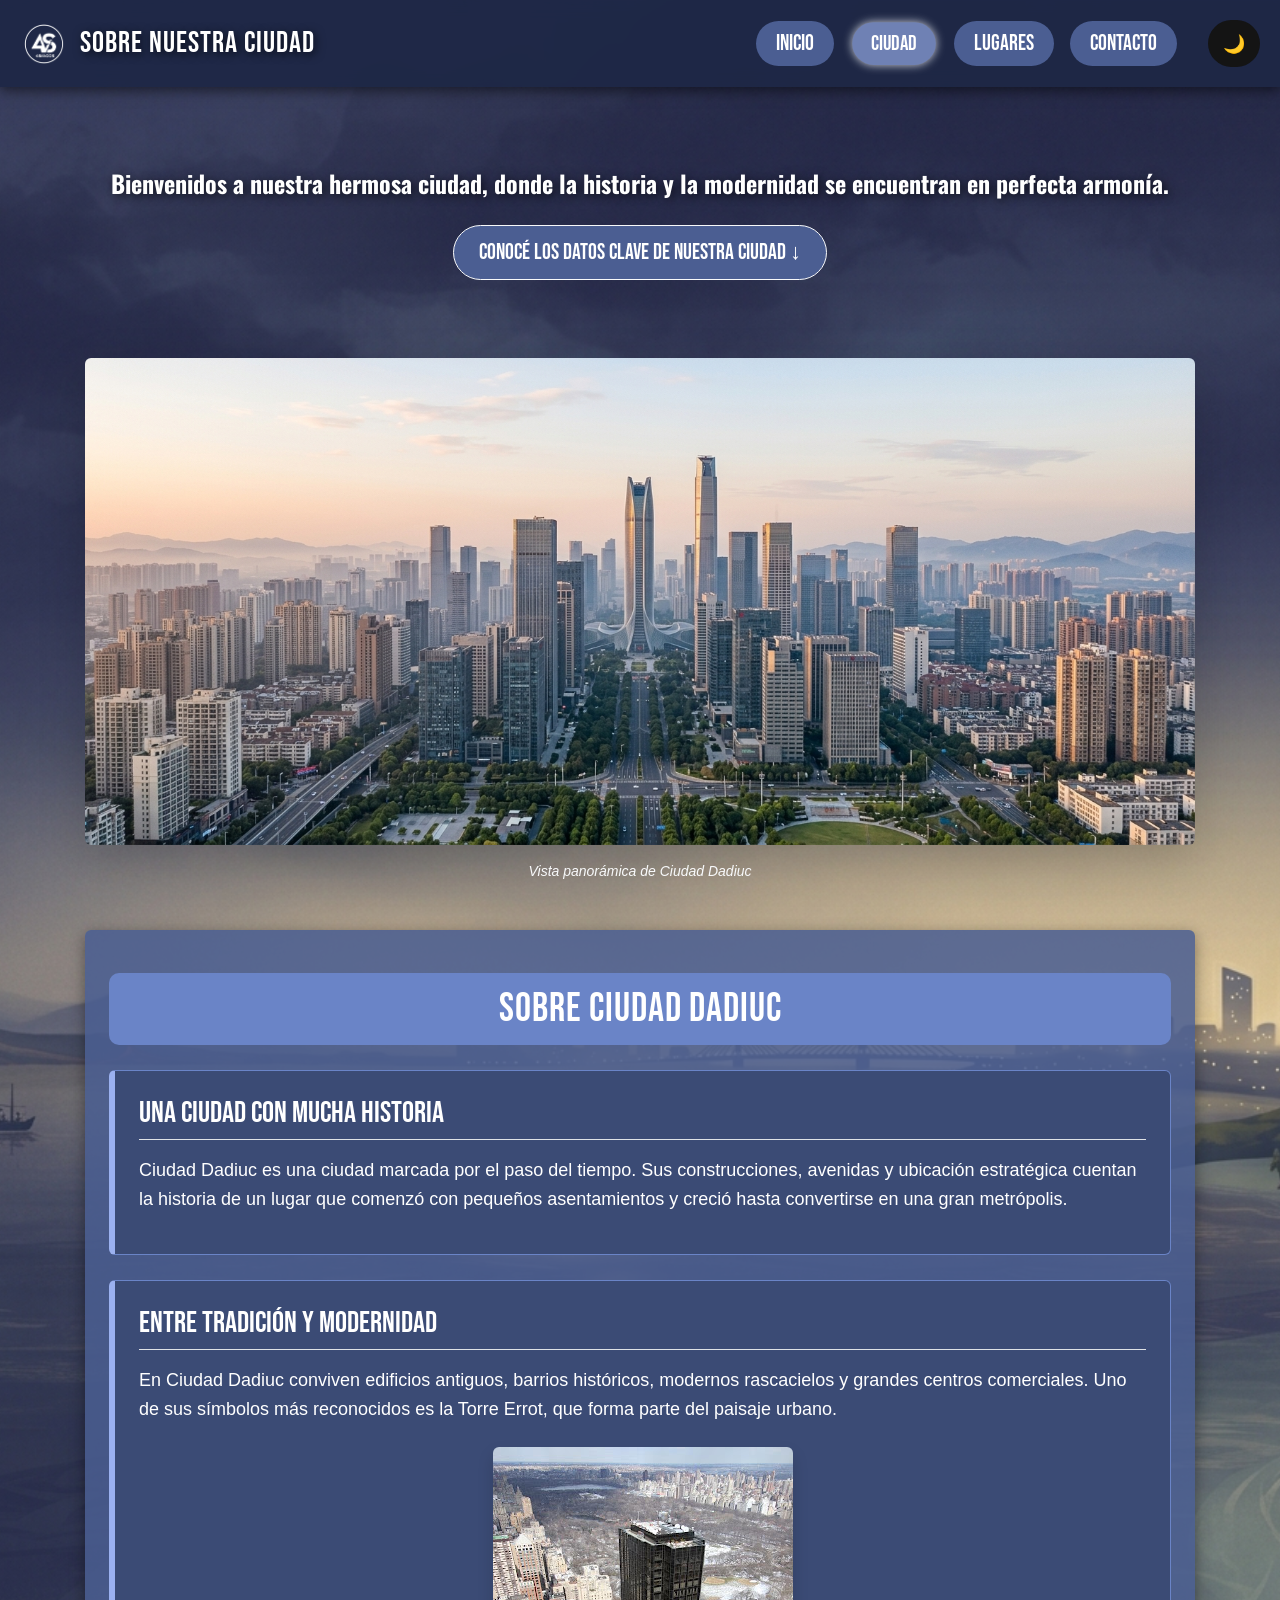
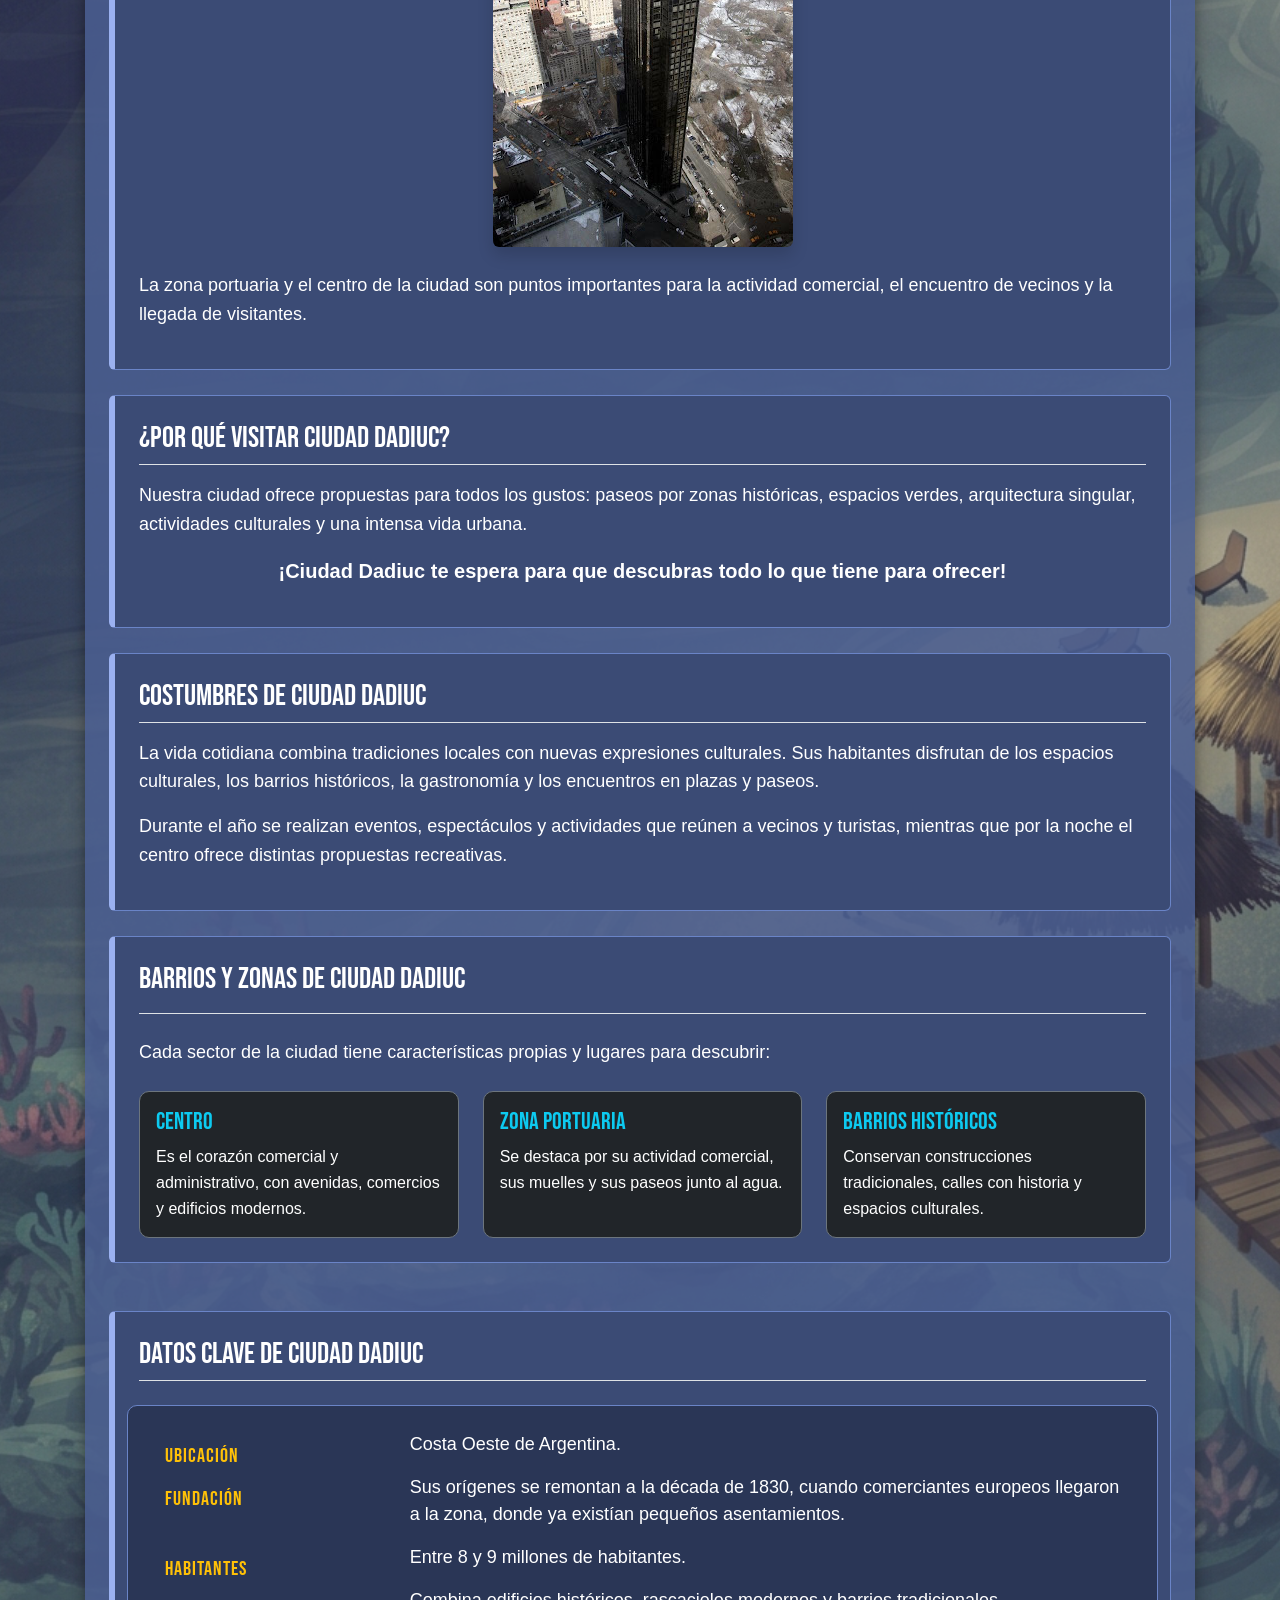
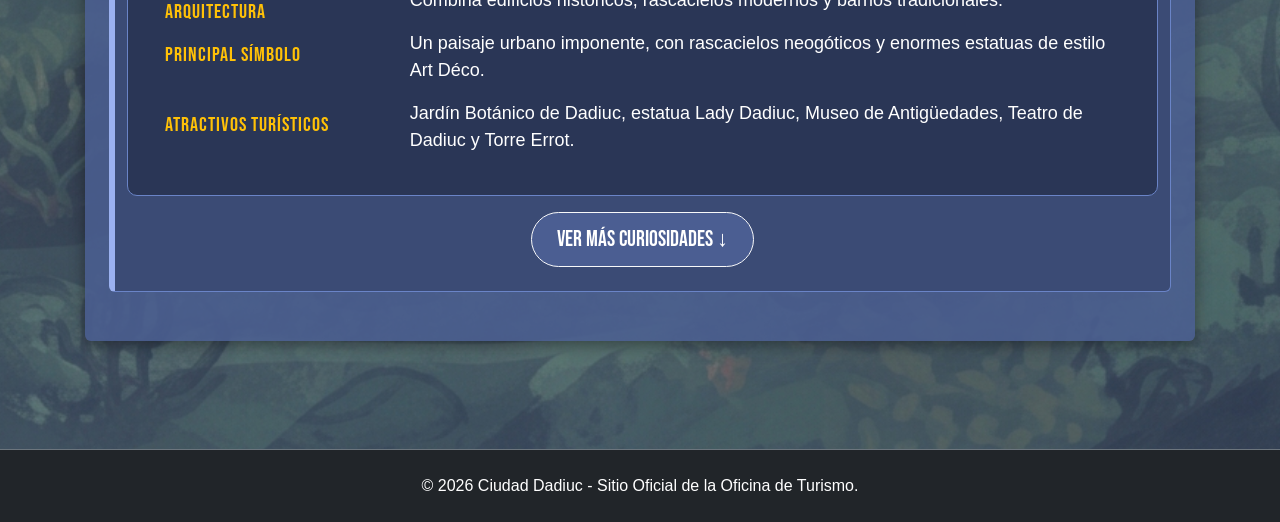
==== commit ff09ad37: "feat: correciones realizadas, boton modo oscuro y boton ver mas curiosidades" ====
--- a/TPGrupal_Grupo7/Ciudad.html
+++ b/TPGrupal_Grupo7/Ciudad.html
@@ -8,13 +8,15 @@
         content="Conocé Ciudad Dadiuc, su historia, sus barrios y sus principales atractivos turísticos.">
 
     <title>Sobre Ciudad Dadiuc | Turismo</title>
-    <!-- Bootstrap CSS — antes del CSS propio -->
+    
+    <!-- Bootstrap CSS -->
     <link href="https://cdn.jsdelivr.net/npm/bootstrap@5.3.3/dist/css/bootstrap.min.css" rel="stylesheet">
-    <!-- CSS propio del sitio -->
+    
+    <!-- CSS propio -->
     <link rel="stylesheet" href="css/estilos.css">
-    <!-- Bootstrap JS — antes del body -->
-    <script src="https://cdn.jsdelivr.net/npm/bootstrap@5.3.3/dist/js/bootstrap.bundle.min.js">
-    </script>
+
+    <!-- JS propio del sitio -->
+    <script src="js/main.js"></script>
 </head>
 
 <body class="pagina-ciudad">
@@ -23,8 +25,7 @@
         <div class="container-fluid px-4 py-2">
             <nav class="navbar navbar-expand-lg navbar-dark bg-transparent">
 
-                <a class="navbar-brand logo-dadiuc text-uppercase m-0" href="index.html"
-                    style="display:flex; gap:30px;">
+                <a class="navbar-brand logo-dadiuc text-uppercase m-0 d-flex align-items-center gap-3" href="index.html">
                     <img src="Imagenes/LogoGrupoBlanco.png" alt="Logo de la ciudad Daduic" class="logo-daduic">
                     Sobre nuestra Ciudad
                 </a>
@@ -51,16 +52,14 @@
                         <li class="nav-item">
                             <a class="nav-link" href="contacto.html">Contacto</a>
                         </li>
+                        <li class="modo-oscuro" id="btn-modo">🌙</li>
                     </ul>
-                    
-                </div>
-                
+                </div>
+
             </nav>
-            
         </div>
-       
     </header>
-    
+
     <main class="container my-5 contenido-principal">
 
         <p class="fs-4 text-center mb-4 introduccion">
@@ -106,7 +105,7 @@
 
                 <div class="text-center my-4">
                     <img src="Imagenes/torreErrot.jpg" alt="Torre Errot, uno de los símbolos de Ciudad Dadiuc"
-                        class="img-fluid rounded shadow imagen-secundaria" style="max-height: 400px;">
+                        class="img-fluid rounded shadow imagen-secundaria">
                 </div>
 
                 <p>
@@ -223,6 +222,22 @@
                         Museo de Antigüedades, Teatro de Dadiuc y Torre Errot.
                     </dd>
                 </dl>
+
+                <div class="text-center mt-3">
+                    <button type="button" id="btn-datos-extra" class="btn btn-outline-light enlace-datos">
+                        Ver más curiosidades ↓
+                    </button>
+                </div>
+
+                <div id="datos-extra-ciudad" class="oculto mt-4 pt-3 border-top border-secondary">
+                    <dl class="row lista-datos mb-0">
+                        <dt class="col-sm-3 fw-bold fs-5 text-warning">Clima</dt>
+                        <dd class="col-sm-9 mb-3">Templado oceánico, con veranos cálidos e inviernos frescos ideales para recorrer la costa.</dd>
+
+                        <dt class="col-sm-3 fw-bold fs-5 text-warning">Gastronomía típica</dt>
+                        <dd class="col-sm-9 mb-0">Mariscos frescos de la zona portuaria, vinos de Tacoronte y pastelería artesanal en los barrios históricos.</dd>
+                    </dl>
+                </div>
             </article>
 
         </section>
@@ -236,6 +251,10 @@
             </p>
         </div>
     </footer>
+
+    <!-- Bootstrap JS — antes del cierre de body -->
+    <script src="https://cdn.jsdelivr.net/npm/bootstrap@5.3.3/dist/js/bootstrap.bundle.min.js"></script>
+
 </body>
 
 </html>
--- a/TPGrupal_Grupo7/css/estilos.css
+++ b/TPGrupal_Grupo7/css/estilos.css
@@ -11,6 +11,7 @@
     --color-acento: #6f81b4;
     --color-borde: #777777;
     --color-oscuro: #141414;
+    --color-nav: rgba(0, 0, 0, 0.3);
     --fuente-principal: 'Oswald', sans-serif;
     --fuente-secundaria: 'Bebas_Neue', sans-serif;
 }
@@ -415,8 +416,8 @@
         padding: 10px;
         border-bottom-left-radius: 10px;
         border-bottom-right-radius: 10px;
-        background-color: rgba(0, 0, 0, 0.3);
-        box-shadow: 10px 10px 10px 1000px rgba(0, 0, 0, 0.3);
+        background-color: var(--color-nav);
+        box-shadow: 10px 10px 10px 1000px var(--color-nav);
         z-index: 1;
         
         /*boton modo oscuro sumado al nav (estaba aparte)*/
@@ -676,68 +677,50 @@
     color: rgb(255, 255, 255);
     text-align: center;
     margin-bottom: 10px;
+} 
+
+/* Modo oscuro para contacto.html y registrarse.html*/
+[data-btn="dark"] .seccion-ciudad {
+    background-color: var(--color-principal);
+}
+
+[data-btn="dark"] .titulo-seccion {
+    background-color: var(--color-secundario);
+}
+
+[data-btn="dark"] .tabla-horarios,
+[data-btn="dark"] .formulario-contacto {
+    background-color: var(--color-secundario);
+}
+
+[data-btn="dark"] .tabla-horarios th,
+[data-btn="dark"] .formulario-contacto input,
+[data-btn="dark"] .formulario-contacto textarea,
+[data-btn="dark"] .lista-datos {
+    background-color: var(--color-fondo);
+} 
+
+[data-btn="dark"] .tabla-horarios tbody tr:nth-child(even) {
+    background-color: var(--color-secundario);
 }
 
 /*========================================================================================================================*/
+/* ESTILOS PARA CIUDAD.HTML (De Santi - Adaptado al estilo Index de Mario - corrrecion antes del push 4)*/ 
 /* ============================================================ */
-/* ESTILOS PARA CIUDAD.HTML (De Santi - Adaptado al estilo Index de Mario)*/ 
-/* ============================================================ */
-/* ------------------------------------------------------------ */
-/* BOOSTRAP PART1
-/* ------------------------------------------------------------ */
-
-/* Header Sticky (fijo al hacer scroll) */
-body.pagina-ciudad header.header-ciudad {
+
+/* 1. Posicionamiento (Header Sticky)                           */
+
+header.header-ciudad {
     position: sticky;
     top: 0;
     z-index: 1000;
-    background-color: rgba(30, 40, 70, 0.95) !important;
+    background-color: rgba(30, 40, 70, 0.95);
     backdrop-filter: blur(8px);
     box-shadow: 0 4px 12px rgba(0, 0, 0, 0.5);
 }
 
-/* Contenedor relativo para alojar badges flotantes */
-.contenedor-posicionado {
-    position: relative;
-    display: inline-block;
-    width: 100%;
-}
-
-/* Badges con posicionamiento absolute sobre las imágenes */
-.badge-ciudad-destacado {
-    position: absolute;
-    top: 20px;
-    right: 20px;
-    background-color: #6a84c7;
-    color: #ffffff;
-    font-family: 'Bebas_Neue', sans-serif;
-    font-size: 20px;
-    padding: 8px 16px;
-    border-radius: 50px;
-    box-shadow: 0 4px 10px rgba(0, 0, 0, 0.6);
-    letter-spacing: 1px;
-    z-index: 5;
-}
-
-.badge-insignia {
-    position: absolute;
-    bottom: 15px;
-    left: 50%;
-    transform: translateX(-50%);
-    background-color: rgba(75, 94, 146, 0.9);
-    color: #ffffff;
-    font-family: 'Oswald-Bold', sans-serif;
-    font-size: 16px;
-    padding: 6px 14px;
-    border-radius: 20px;
-    border: 1px solid #9bb1f0;
-    z-index: 5;
-}
-/* ============================================================ */
-          /*Flexbox Avanzado y Grilla Responsiva*/
-/* ============================================================ */
-
-/* Contenedor principal en grilla flex con wrap y gap */
+/* 2. Flexbox Avanzado y Grilla Responsiva                      */
+/* ------------------------------------------------------------ */
 .grilla-lugares-flex {
     display: flex;
     flex-wrap: wrap;
@@ -746,23 +729,22 @@
     align-items: stretch;
 }
 
-/* Elementos individuales flex responsivos */
 .tarjeta-flex {
     flex: 1 1 320px;
-    margin: 0 ;
+    margin: 0;
     display: flex;
     flex-direction: column;
     justify-content: space-between;
 }
+
+/* 3. Personalizaciones de Bootstrap y Estilos Generales        */
 /* ------------------------------------------------------------ */
-/* BOOSTRAO PART2    */
-/* ------------------------------------------------------------ */
-
-/* Marca/Título del header alineado a la izquierda */
-.header-ciudad .logo-dadiuc {
-    font-family: 'Bebas_Neue', sans-serif;
-    font-size: 30px !important;
-    color: #ffffff !important;
+
+/* Marca/Título del header alineado a la izquierda (sin !important) */
+.header-ciudad .navbar .logo-dadiuc {
+    font-family: 'Bebas_Neue', sans-serif;
+    font-size: 30px;
+    color: var(--color-texto);
     letter-spacing: 1px;
     text-shadow: 2px 2px 10px rgba(0, 0, 0, 0.7);
 }
@@ -772,13 +754,19 @@
     justify-content: flex-end;
 }
 
+@media (min-width: 992px) {
+    .header-ciudad .navbar-collapse {
+        padding-right: 75px;
+    }
+}
+
 /* Estilo para los links de la Navbar responsiva de Bootstrap */
 .header-ciudad .navbar-nav .nav-link {
     font-family: 'Bebas_Neue', sans-serif;
     font-size: 22px;
-    color: var(--color-texto) !important;
+    color: var(--color-texto);
     background-color: var(--color-principal);
-    padding: 6px 20px !important;
+    padding: 6px 20px;
     border-radius: 100px;
     font-weight: bold;
     display: inline-block;
@@ -802,15 +790,15 @@
     font-family: 'Oswald-Bold', sans-serif;
     text-align: center;
     font-size: 24px;
-    color: #ffffff;
+    color: var(--color-texto);
     text-shadow: 2px 2px 10px rgba(0, 0, 0, 0.7);
 }
 
 .enlace-datos {
     font-family: 'Bebas_Neue', sans-serif;
     display: inline-block;
-    background-color: #4b5e92;
-    color: #ffffff;
+    background-color: var(--color-principal);
+    color: var(--color-texto);
     padding: 10px 25px;
     font-size: 22px;
     text-decoration: none;
@@ -819,7 +807,7 @@
 }
 
 .enlace-datos:hover {
-    background-color: var(--color-principal);
+    background-color: var(--color-secundario);
     color: var(--color-texto);
     transform: scale(1.05);
 }
@@ -847,7 +835,7 @@
 /* SECCIÓN CONTENEDORA SOBRE CIUDAD */
 .seccion-ciudad {
     background-color: rgba(75, 94, 146, 0.85);
-    color: #ffffff;
+    color: var(--color-texto);
     padding: 30px;
     border-radius: 15px;
     margin-bottom: 30px;
@@ -855,8 +843,8 @@
 }
 
 .titulo-seccion {
-    background-color: #6a84c7;
-    color: #ffffff;
+    background-color: var(--color-secundario);
+    color: var(--color-texto);
     padding: 12px;
     border-radius: 10px;
     text-align: center;
@@ -868,8 +856,8 @@
 /* ARTÍCULOS E HISTORIA */
 .seccion-ciudad article {
     background-color: #3b4b75;
-    color: #ffffff;
-    border: 1px solid #6a84c7;
+    color: var(--color-texto);
+    border: 1px solid var(--color-secundario);
     border-left: 6px solid #9bb1f0;
     padding: 20px;
     margin: 25px 0;
@@ -880,14 +868,14 @@
 .seccion-ciudad article h3 {
     font-family: 'Bebas_Neue', sans-serif;
     font-size: 30px;
-    color: #ffffff;
+    color: var(--color-texto);
     margin-bottom: 15px;
     border-bottom: 1px solid rgba(255, 255, 255, 0.2);
     padding-bottom: 5px;
 }
 
 .seccion-ciudad article p {
-    color: #ffffff;
+    color: var(--color-texto);
     line-height: 1.6;
     font-size: 18px;
 }
@@ -896,32 +884,33 @@
     display: block;
     margin: 20px auto;
     max-width: 100%;
+    max-height: 400px;
     border-radius: 12px;
     box-shadow: 0 4px 10px rgba(0, 0, 0, 0.5);
 }
 
-/* TARJETAS DE BARRIOS / ZONAS */
-.tarjeta-zona {
-    background-color: #2a3656 !important;
-    border: 1px solid #6a84c7 !important;
+/* TARJETAS DE BARRIOS / ZONAS (sin !important) */
+.seccion-ciudad .card.tarjeta-zona {
+    background-color: #2a3656;
+    border: 1px solid var(--color-secundario);
     border-radius: 10px;
     transition: transform 0.3s ease;
 }
 
-.tarjeta-zona:hover {
+.seccion-ciudad .card.tarjeta-zona:hover {
     transform: translateY(-5px);
 }
 
-.tarjeta-zona .card-title {
-    font-family: 'Bebas_Neue', sans-serif;
-    color: #9bb1f0 !important;
+.seccion-ciudad .card.tarjeta-zona .card-title {
+    font-family: 'Bebas_Neue', sans-serif;
+    color: #9bb1f0;
     font-size: 26px;
 }
 
-.tarjeta-zona .card-text {
+.seccion-ciudad .card.tarjeta-zona .card-text {
     font-family: 'Oswald', sans-serif;
     font-size: 16px;
-    color: #ffffff;
+    color: var(--color-texto);
 }
 
 /* LISTA DE DATOS CLAVE (<dl>) */
@@ -929,7 +918,7 @@
     background-color: #2a3656;
     padding: 25px;
     border-radius: 10px;
-    border: 1px solid #6a84c7;
+    border: 1px solid var(--color-secundario);
 }
 
 .lista-datos dt {
@@ -942,7 +931,7 @@
 
 .lista-datos dd {
     font-family: 'Oswald', sans-serif;
-    color: #ffffff;
+    color: var(--color-texto);
     font-size: 18px;
     margin-left: 0;
     margin-bottom: 15px;
@@ -958,6 +947,29 @@
 
 .pie-pagina p {
     font-family: 'Oswald', sans-serif;
-    color: #ffffff;
+    color: var(--color-texto);
     margin: 0;
 }
+
+/* ------------------------------------------------------------ */
+/* 4. Modo Oscuro para Ciudad.html                              */
+/* ------------------------------------------------------------ */
+[data-btn="dark"] .seccion-ciudad {
+    background-color: rgba(21, 33, 77, 0.9);
+}
+
+[data-btn="dark"] .seccion-ciudad article {
+    background-color: var(--color-fondo);
+    border-color: var(--color-borde);
+}
+
+[data-btn="dark"] .seccion-ciudad .card.tarjeta-zona,
+[data-btn="dark"] .lista-datos {
+    background-color: var(--color-oscuro);
+    border-color: var(--color-borde);
+}
+
+/* Clase para ocultar/mostrar contenido con Java */
+.oculto {
+    display: none;
+}
